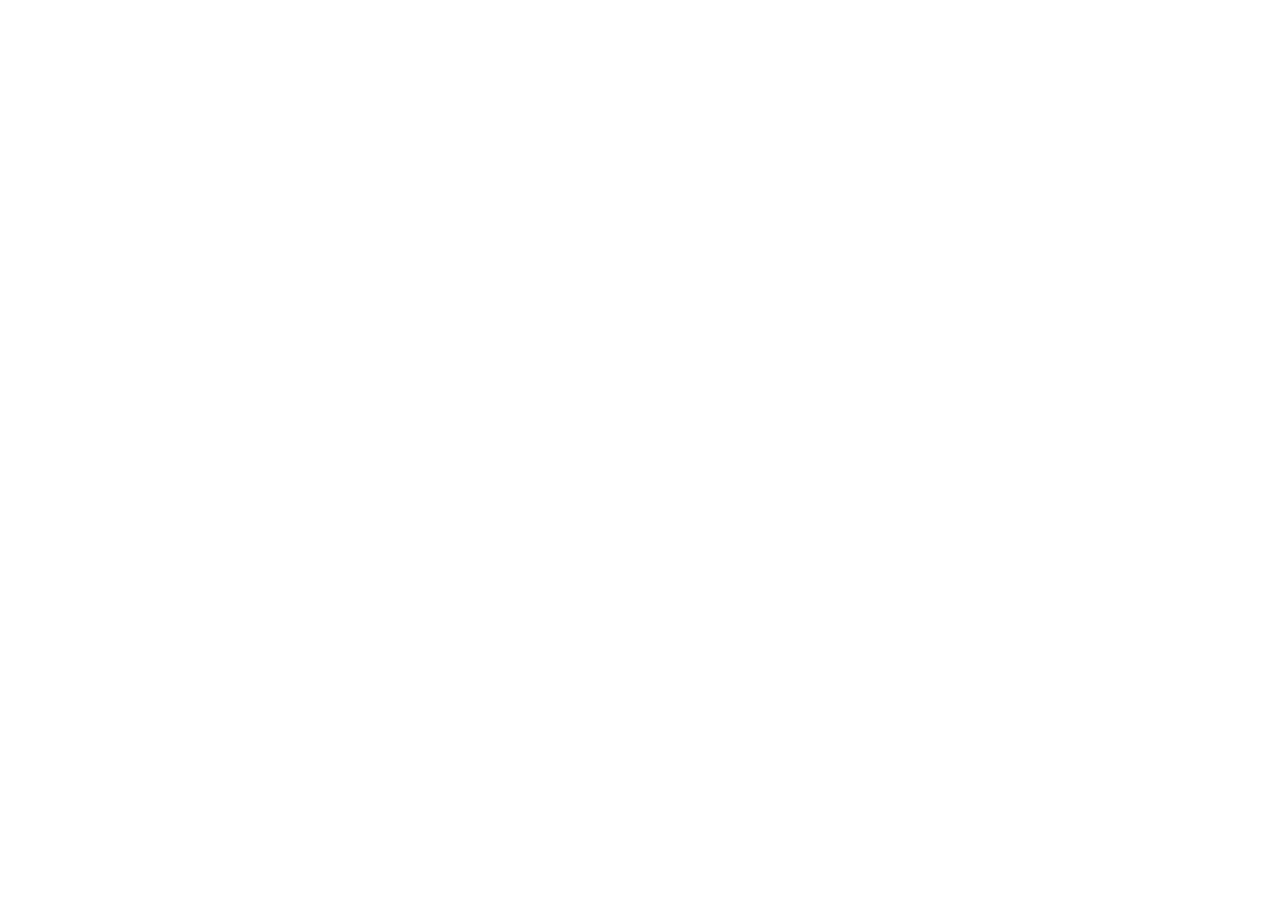
==== index.html @ aeb8e39f "test public" ====
<!doctype html>
<html lang="en">
  <head>
    <meta charset="UTF-8" />
    <link rel="icon" type="image/svg+xml" href="/favicon.png" />
    <meta name="viewport" content="width=device-width, initial-scale=1.0" />
    <title>&hearts;&hearts;&hearts;</title>
  </head>
  <body>
    <div id="root"></div>
    <script type="module" src="/src/main.tsx"></script>
  </body>
</html>
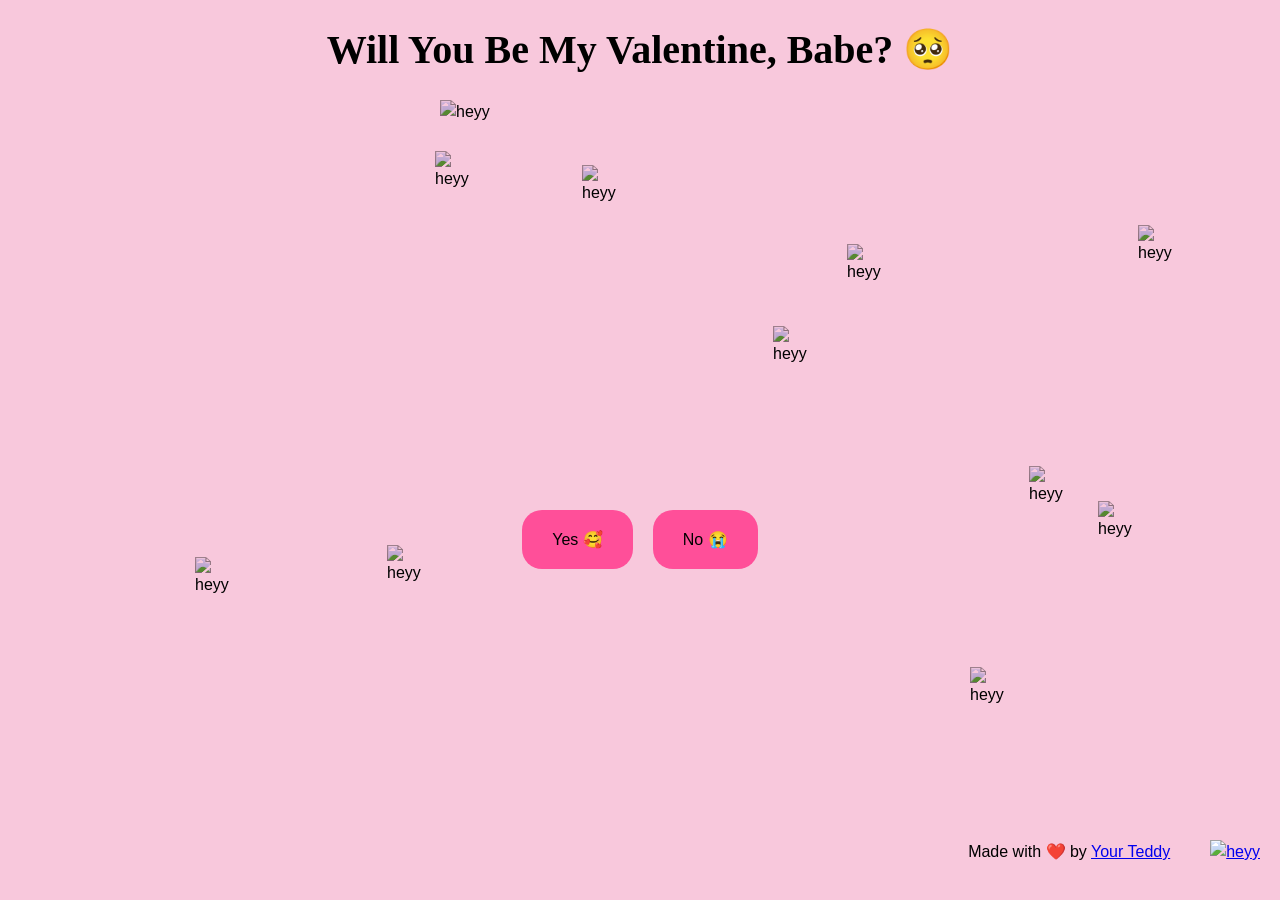
==== commit 1630e1a3: "Add files via upload" ====
--- a/index.html
+++ b/index.html
@@ -1,13 +1,146 @@
-<!doctype html>
+<!DOCTYPE html>
 <html lang="en">
   <head>
     <meta charset="UTF-8" />
-    <link rel="icon" type="image/svg+xml" href="/favicon.png" />
     <meta name="viewport" content="width=device-width, initial-scale=1.0" />
-    <title>&hearts;&hearts;&hearts;</title>
+    <title>Wanna be My Valentine??</title>
+    <link rel="stylesheet" href="style2.css" />
+    <meta name="description" content="There is a surprise." />
+    <meta name="keywords" content="Valentine, Love, Surprise" />
+    <meta name="author" content="Prashant" />
+    <meta name="robots" content="index, follow" />
+    <meta name="revisit-after" content="3 days" />
+    <meta name="language" content="English" />
+    <meta name="web_author" content="Prashant" />
+    <meta name="reply-to" content="" />
+    <meta name="rating" content="general" />
+    <meta name="og:title" content="There is a Surprise" />
+    <meta name="og:description" content="There is a surprise." />
+    <meta name="og:image" content="https://i.ibb.co/k6xD4nM/New-Project.jpg" />
+    <meta name="og:url" content="https://prashant-valentine.netlify.app/" />
+    <meta name="og:site_name" content="There is a Surprise" />
+    <meta name="og:locale" content="en_US" />
+    <meta name="og:type" content="website" />
+    <meta name="og:author" content="Prashant" />
+    <meta name="og:reply-to" content="" />
+    <meta name="og:web_author" content="Prashant" />
+    <meta name="og:rating" content="general" />
   </head>
   <body>
-    <div id="root"></div>
-    <script type="module" src="/src/main.tsx"></script>
+    <div class="flex f-aps">
+      <p>
+        Made with ❤️ by
+        <a rel="noopener" href="https://www.linkedin.com/in/mjhasan21/" target="_blank">Your Teddy</a>
+        </p>
+      </p>
+      <a rel="noopener" target="_blank" href="https://github.com/junayed-hasan/
+      
+      ">
+        <img
+          class="image2"
+          src="https://logodix.com/logo/1205168.png"
+          alt="heyy"
+          id="heart1"
+        />
+      </a>
+    </div>
+    <h1 class="headerText" id="wedate">Will You Be My Valentine, Babe? 🥺</h1>
+    <img class="image" src="https://github.com/NikhilMarko03/resources/blob/main/happy1.gif?raw=true" alt="heyy" id="mainImg" />
+    <div class="flex" id="btns">
+      <button
+        class="button"
+        id="yes"
+        onmouseenter="happy()"
+        onmouseleave="normal()"
+        onclick="yes()"
+      >
+        Yes 🥰
+      </button>
+      <button
+        class="button"
+        id="no"
+        onmouseenter="angry()"
+        onmouseleave="normal()"
+        onclick="no()"
+      >
+        No 😭
+      </button>
+    </div>
+    <div class="absImages" id="absImg">
+      <img class="image1" src="https://github.com/NikhilMarko03/resources/blob/main/heart.gif?raw=true" alt="heyy" />
+      <img class="image1" src="https://github.com/NikhilMarko03/resources/blob/main/heart.gif?raw=true" alt="heyy" />
+      <img class="image1" src="https://github.com/NikhilMarko03/resources/blob/main/heart.gif?raw=true" alt="heyy" />
+      <img class="image1" src="https://github.com/NikhilMarko03/resources/blob/main/heart.gif?raw=true" alt="heyy" />
+      <img class="image1" src="https://github.com/NikhilMarko03/resources/blob/main/heart.gif?raw=true" alt="heyy" />
+      <img class="image1" src="https://github.com/NikhilMarko03/resources/blob/main/heart.gif?raw=true" alt="heyy" />
+      <img class="image1" src="https://github.com/NikhilMarko03/resources/blob/main/heart.gif?raw=true" alt="heyy" />
+      <img class="image1" src="https://github.com/NikhilMarko03/resources/blob/main/heart.gif?raw=true" alt="heyy" />
+      <img class="image1" src="https://github.com/NikhilMarko03/resources/blob/main/heart.gif?raw=true" alt="heyy" />
+      <img class="image1" src="https://github.com/NikhilMarko03/resources/blob/main/heart.gif?raw=true" alt="heyy" />
+
+      <!-- <img class="image2" src="./resources/sad.gif" alt="heyy" /> -->
+    </div>
+
+    <div class="model" id="model2">
+      <audio id="happyMusic" style="opacity: 0" controls loop>
+        <source src="./resources/happy.mp3" type="audio/mp3" />
+        Your browser does not support the audio element.
+      </audio>
+      <div class="model-content">
+        <p class="modelText" id="modelText2">I Love you 😘😘</p>
+        <img
+          class="modelImg"
+          id="modelImg2"
+          src="https://takelessons.com/blog/wp-content/uploads/2013/07/happy-cat.gif"
+          alt="heyy"
+        />
+        <button
+          class="button"
+          id="yes"
+          onmouseenter="happy()"
+          onmouseleave="normal()"
+          onclick="ly2()"
+        >
+          Love You Too 🥰
+        </button>
+      </div>
+    </div>
+
+    <div id="model" class="model">
+      <audio id="sadMusic" style="opacity: 0" controls loop>
+        <source src="./resources/sad.mp3" type="audio/mp3" />
+        Your browser does not support the audio element.
+      </audio>
+      <div class="model-content">
+        <p class="modelText" id="modelText">Please</p>
+        <img
+          class="modelImg"
+          id="modelImg"
+          src="https://media1.tenor.com/images/9413ffc5a11722a3cc456a88810750bd/tenor.gif?itemid=14193216"
+          alt="heyy"
+        />
+        <div class="flex">
+          <button
+            class="button"
+            id="yes"
+            onmouseenter="happy()"
+            onmouseleave="normal()"
+            onclick="yes()"
+          >
+            Yes 🥰
+          </button>
+          <button
+            class="button"
+            id="no"
+            onmouseenter="angry()"
+            onmouseleave="normal()"
+            onclick="no()"
+          >
+            No 😭
+          </button>
+        </div>
+      </div>
+    </div>
   </body>
+  <script src="main2.js"></script>
 </html>
--- a/style2.css
+++ b/style2.css
@@ -0,0 +1,170 @@
+body {
+    background-color: #f8c8dc;
+    font-family: "Roboto", sans-serif;
+    font-size: 16px;
+    font-weight: 400;
+    line-height: 1.5;
+    text-align: left;
+    margin: 0;
+    padding: 0;
+    box-sizing: border-box;
+    display: flex;
+    flex-direction: column;
+    height: 100vh;
+    justify-content: start;
+    align-items: center;
+    overflow: hidden !important;
+  }
+  html {
+    overflow: hidden;
+  }
+  @import url("https://fonts.googleapis.com/css2?family=Love+Light&display=swap");
+  @import url("https://fonts.googleapis.com/css2?family=Lovers+Quarrel&display=swap");
+  * {
+    box-sizing: border-box;
+  }
+  .headerText {
+    font-weight: 700;
+    font-size: 40px;
+    text-align: center;
+    margin-top: 20px;
+    margin-bottom: 20px;
+    font-family: "Lovers Quarrel";
+  }
+  .image {
+    object-fit: cover;
+    mix-blend-mode: multiply;
+    height: 400px;
+    width: 400px;
+  }
+  
+  .flex {
+    display: flex;
+    flex-direction: row;
+    justify-content: center;
+    align-items: center;
+    flex-wrap: wrap;
+    gap: 20px;
+    margin-top: 10px;
+  }
+  .button {
+    background-color: #ff4f99;
+    border: none;
+    color: rgb(0, 0, 0);
+    padding: 10px 20px;
+    text-align: center;
+    padding: 20px 30px;
+    border-radius: 20px;
+    text-decoration: none;
+    display: inline-block;
+    font-size: 16px;
+    cursor: pointer;
+  }
+  
+  .button:hover {
+    background-color: #ff71ac;
+    color: white;
+    transition: ease-in-out 0.3s;
+  }
+  
+  .absImage {
+    position: absolute;
+    top: 0;
+    left: 0;
+    width: 100%;
+    height: 100%;
+    display: none;
+  }
+  .image1 {
+    height: 40px;
+    width: 40px;
+    object-fit: cover;
+    mix-blend-mode: multiply;
+    position: absolute;
+    animation: slideUp 1s ease-in-out;
+  }
+  
+  @keyframes slideUp {
+    0% {
+      transform: translateY(100%);
+    }
+    100% {
+      transform: translateY(0%);
+    }
+  }
+  .model {
+    position: absolute;
+    top: 0;
+    left: 0;
+    width: 100%;
+    height: 100%;
+    display: none;
+    z-index: 1;
+    backdrop-filter: blur(10px);
+    -webkit-backdrop-filter: blur(10px);
+    background-color: rgba(0, 0, 0, 0.5);
+  }
+  .audio {
+    position: absolute;
+    top: 0;
+    left: 0;
+    width: 100%;
+    height: 100%;
+    display: none;
+    z-index: 1;
+  }
+  
+  .yesModel {
+    display: flex;
+    flex-direction: column;
+    justify-content: center;
+    align-items: center;
+    gap: 20px;
+  }
+  
+  .model-content {
+    position: absolute;
+    top: 50%;
+    left: 50%;
+    transform: translate(-50%, -50%);
+    background-color: white;
+    padding: 20px;
+    border-radius: 20px;
+    width: 400px;
+    display: flex;
+    flex-direction: column;
+    justify-content: space-between;
+    align-items: center;
+    gap: 20px;
+  }
+  
+  .modelText {
+    font-weight: 700;
+    font-size: 20px;
+    text-align: center;
+    margin-top: 20px;
+    margin-bottom: 20px;
+    font-family: "Lovers Quarrel";
+  }
+  
+  .modelImg {
+    /* height: 200px; */
+    max-height: 300px;
+    width: 100%;
+    object-fit: contain;
+    mix-blend-mode: multiply;
+  }
+  
+  .f-aps {
+    position: absolute;
+    bottom: 0;
+    animation: slideUp 1s ease-in-out;
+    right: 0;
+    padding: 20px;
+  }
+  .f-aps img {
+    height: 40px;
+    width: 40px;
+    object-fit: cover;
+  }
+  
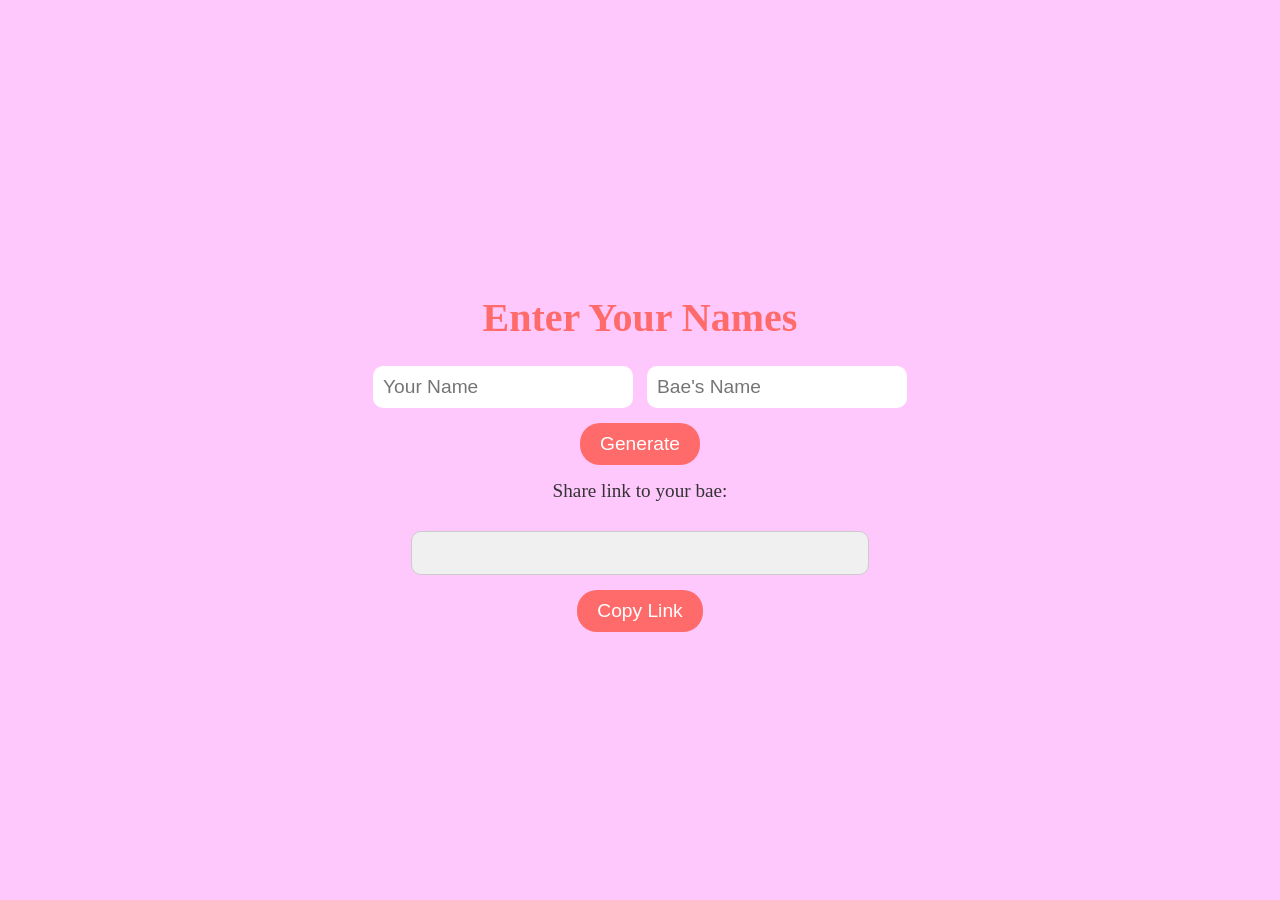
==== commit 8b9dab3c: "Add files via upload" ====
--- a/index.html
+++ b/index.html
@@ -1,146 +1,107 @@
 <!DOCTYPE html>
 <html lang="en">
-  <head>
-    <meta charset="UTF-8" />
-    <meta name="viewport" content="width=device-width, initial-scale=1.0" />
-    <title>Wanna be My Valentine??</title>
-    <link rel="stylesheet" href="style2.css" />
-    <meta name="description" content="There is a surprise." />
-    <meta name="keywords" content="Valentine, Love, Surprise" />
-    <meta name="author" content="Prashant" />
-    <meta name="robots" content="index, follow" />
-    <meta name="revisit-after" content="3 days" />
-    <meta name="language" content="English" />
-    <meta name="web_author" content="Prashant" />
-    <meta name="reply-to" content="" />
-    <meta name="rating" content="general" />
-    <meta name="og:title" content="There is a Surprise" />
-    <meta name="og:description" content="There is a surprise." />
-    <meta name="og:image" content="https://i.ibb.co/k6xD4nM/New-Project.jpg" />
-    <meta name="og:url" content="https://prashant-valentine.netlify.app/" />
-    <meta name="og:site_name" content="There is a Surprise" />
-    <meta name="og:locale" content="en_US" />
-    <meta name="og:type" content="website" />
-    <meta name="og:author" content="Prashant" />
-    <meta name="og:reply-to" content="" />
-    <meta name="og:web_author" content="Prashant" />
-    <meta name="og:rating" content="general" />
-  </head>
-  <body>
-    <div class="flex f-aps">
-      <p>
-        Made with ❤️ by
-        <a rel="noopener" href="https://www.linkedin.com/in/mjhasan21/" target="_blank">Your Teddy</a>
-        </p>
-      </p>
-      <a rel="noopener" target="_blank" href="https://github.com/junayed-hasan/
-      
-      ">
-        <img
-          class="image2"
-          src="https://logodix.com/logo/1205168.png"
-          alt="heyy"
-          id="heart1"
-        />
-      </a>
-    </div>
-    <h1 class="headerText" id="wedate">Will You Be My Valentine, Babe? 🥺</h1>
-    <img class="image" src="https://github.com/NikhilMarko03/resources/blob/main/happy1.gif?raw=true" alt="heyy" id="mainImg" />
-    <div class="flex" id="btns">
-      <button
-        class="button"
-        id="yes"
-        onmouseenter="happy()"
-        onmouseleave="normal()"
-        onclick="yes()"
-      >
-        Yes 🥰
-      </button>
-      <button
-        class="button"
-        id="no"
-        onmouseenter="angry()"
-        onmouseleave="normal()"
-        onclick="no()"
-      >
-        No 😭
-      </button>
-    </div>
-    <div class="absImages" id="absImg">
-      <img class="image1" src="https://github.com/NikhilMarko03/resources/blob/main/heart.gif?raw=true" alt="heyy" />
-      <img class="image1" src="https://github.com/NikhilMarko03/resources/blob/main/heart.gif?raw=true" alt="heyy" />
-      <img class="image1" src="https://github.com/NikhilMarko03/resources/blob/main/heart.gif?raw=true" alt="heyy" />
-      <img class="image1" src="https://github.com/NikhilMarko03/resources/blob/main/heart.gif?raw=true" alt="heyy" />
-      <img class="image1" src="https://github.com/NikhilMarko03/resources/blob/main/heart.gif?raw=true" alt="heyy" />
-      <img class="image1" src="https://github.com/NikhilMarko03/resources/blob/main/heart.gif?raw=true" alt="heyy" />
-      <img class="image1" src="https://github.com/NikhilMarko03/resources/blob/main/heart.gif?raw=true" alt="heyy" />
-      <img class="image1" src="https://github.com/NikhilMarko03/resources/blob/main/heart.gif?raw=true" alt="heyy" />
-      <img class="image1" src="https://github.com/NikhilMarko03/resources/blob/main/heart.gif?raw=true" alt="heyy" />
-      <img class="image1" src="https://github.com/NikhilMarko03/resources/blob/main/heart.gif?raw=true" alt="heyy" />
+<head>
+    <meta charset="UTF-8">
+    <meta name="viewport" content="width=device-width, initial-scale=1.0">
+    <title>Valentine's Day</title>
+    <link rel="icon" href="media\VM1fcpu2bKs1e2Kdbj\love_icon-icons.com_67808.ico" type="image/x-icon"> </head>
+    <script defer src="https://cloud.umami.is/script.js" data-website-id="352c7074-be3e-407a-b40e-f2dd3838fa3f"></script>
+    <style>
+        body {
+            background-color: #ffc8fd;
+            font-family: 'Comic Sans MS', cursive;
+            display: flex;
+            flex-direction: column;
+            align-items: center;
+            justify-content: center;
+            height: 100vh;
+            margin: 0;
+        }
 
-      <!-- <img class="image2" src="./resources/sad.gif" alt="heyy" /> -->
+        .container {
+            text-align: center;
+        }
+
+        h1 {
+            color: #ff6b6b;
+            font-size: 2.5em;
+            margin-bottom: 20px;
+        }
+
+        input {
+            padding: 10px;
+            margin: 5px;
+            font-size: 1.2em;
+            border-radius: 10px;
+            border: none;
+        }
+
+        button {
+            padding: 10px 20px;
+            margin-top: 10px;
+            border: none;
+            border-radius: 20px;
+            cursor: pointer;
+            background-color: #ff6b6b;
+            color: white;
+            font-size: 1.2em;
+        }
+
+        #generatedLink {
+            margin-top: 15px;
+            font-size: 1.2em;
+            color: #333;
+        }
+
+        #linkField {
+            width: 80%;
+            padding: 10px;
+            font-size: 1.2em;
+            text-align: center;
+            border: 1px solid #ccc;
+            border-radius: 10px;
+            margin-top: 10px;
+            background-color: #f0f0f0;
+            cursor: not-allowed;
+            color: #666;
+        }
+    </style>
+</head>
+<body>
+    <div class="container">
+        <h1>Enter Your Names</h1>
+        <input type="text" id="yourName" placeholder="Your Name">
+        <input type="text" id="baeName" placeholder="Bae's Name">
+        <br>
+        <button onclick="generateLink()">Generate</button>
+        <p id="generatedLink">Share link to your bae:</p>
+        <input type="text" id="linkField" readonly>
+        <br>
+        <button onclick="copyLink()">Copy Link</button>
     </div>
 
-    <div class="model" id="model2">
-      <audio id="happyMusic" style="opacity: 0" controls loop>
-        <source src="./resources/happy.mp3" type="audio/mp3" />
-        Your browser does not support the audio element.
-      </audio>
-      <div class="model-content">
-        <p class="modelText" id="modelText2">I Love you 😘😘</p>
-        <img
-          class="modelImg"
-          id="modelImg2"
-          src="https://takelessons.com/blog/wp-content/uploads/2013/07/happy-cat.gif"
-          alt="heyy"
-        />
-        <button
-          class="button"
-          id="yes"
-          onmouseenter="happy()"
-          onmouseleave="normal()"
-          onclick="ly2()"
-        >
-          Love You Too 🥰
-        </button>
-      </div>
-    </div>
+    <script>
+        function generateLink() {
+            const yourName = document.getElementById('yourName').value;
+            const baeName = document.getElementById('baeName').value;
+            if (yourName && baeName) {
+                const link = `https://vt.shizuka.my.id/valentine.html?from=${encodeURIComponent(yourName)}&to=${encodeURIComponent(baeName)}`;
+                document.getElementById('linkField').value = link;
+                document.getElementById('generatedLink').style.display = 'block';
+            } else {
+                alert('Please enter both names!');
+            }
+        }
 
-    <div id="model" class="model">
-      <audio id="sadMusic" style="opacity: 0" controls loop>
-        <source src="./resources/sad.mp3" type="audio/mp3" />
-        Your browser does not support the audio element.
-      </audio>
-      <div class="model-content">
-        <p class="modelText" id="modelText">Please</p>
-        <img
-          class="modelImg"
-          id="modelImg"
-          src="https://media1.tenor.com/images/9413ffc5a11722a3cc456a88810750bd/tenor.gif?itemid=14193216"
-          alt="heyy"
-        />
-        <div class="flex">
-          <button
-            class="button"
-            id="yes"
-            onmouseenter="happy()"
-            onmouseleave="normal()"
-            onclick="yes()"
-          >
-            Yes 🥰
-          </button>
-          <button
-            class="button"
-            id="no"
-            onmouseenter="angry()"
-            onmouseleave="normal()"
-            onclick="no()"
-          >
-            No 😭
-          </button>
-        </div>
-      </div>
-    </div>
-  </body>
-  <script src="main2.js"></script>
-</html>
+        function copyLink() {
+            const linkField = document.getElementById('linkField');
+            navigator.clipboard.writeText(linkField.value).then(() => {
+                alert('Link copied to clipboard!');
+            }).catch(err => {
+                console.error('Failed to copy: ', err);
+            });
+        }
+    </script>
+
+</body>
+</html>
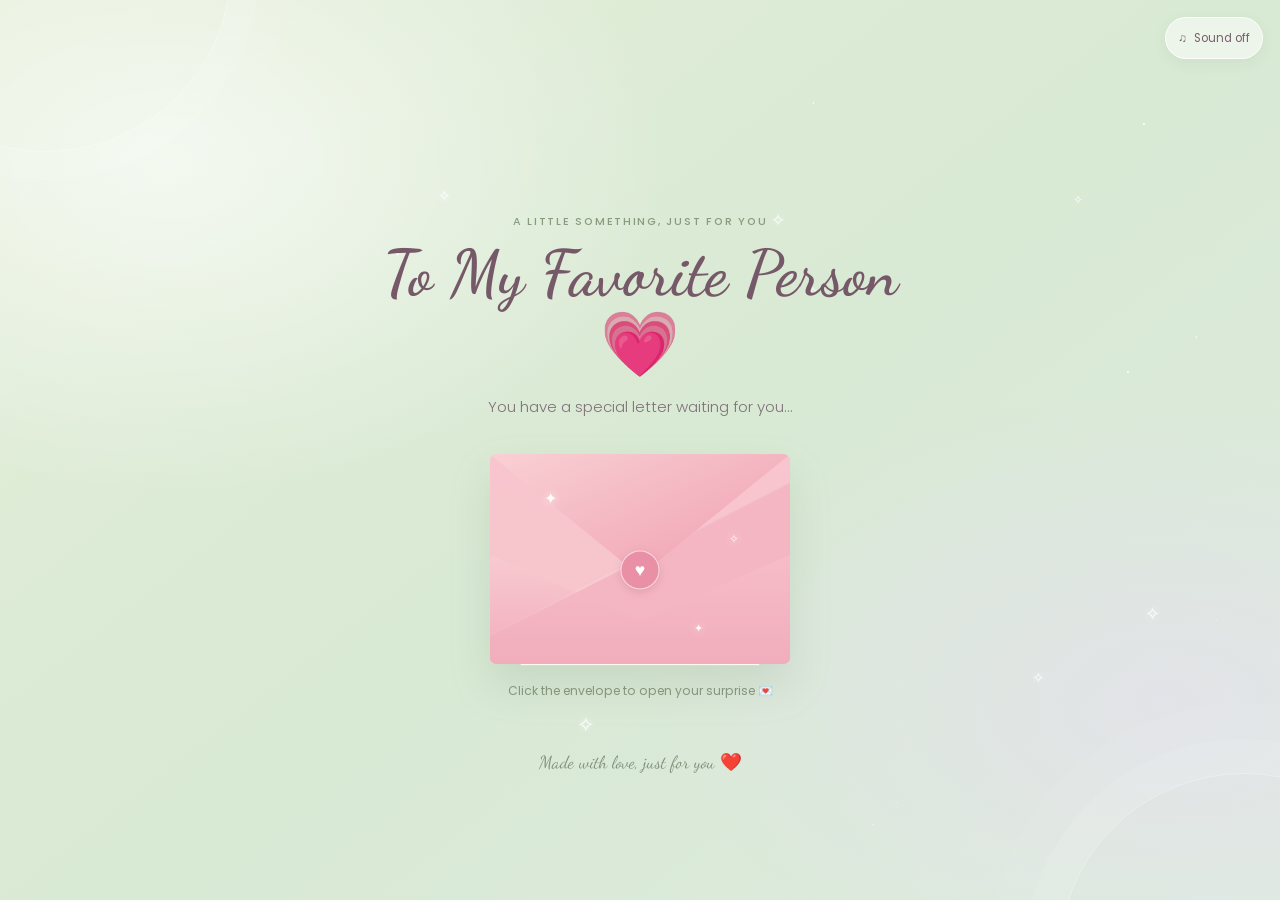
==== commit d52b48cd: "HBD new HBD" ====
--- a/index.html
+++ b/index.html
@@ -1,107 +1,786 @@
-<!DOCTYPE html>
-<html lang="en">
-<head>
-    <meta charset="UTF-8">
-    <meta name="viewport" content="width=device-width, initial-scale=1.0">
-    <title>Valentine's Day</title>
-    <link rel="icon" href="media\VM1fcpu2bKs1e2Kdbj\love_icon-icons.com_67808.ico" type="image/x-icon"> </head>
-    <script defer src="https://cloud.umami.is/script.js" data-website-id="352c7074-be3e-407a-b40e-f2dd3838fa3f"></script>
-    <style>
-        body {
-            background-color: #ffc8fd;
-            font-family: 'Comic Sans MS', cursive;
-            display: flex;
-            flex-direction: column;
-            align-items: center;
-            justify-content: center;
-            height: 100vh;
-            margin: 0;
-        }
-
-        .container {
-            text-align: center;
-        }
-
-        h1 {
-            color: #ff6b6b;
-            font-size: 2.5em;
-            margin-bottom: 20px;
-        }
-
-        input {
-            padding: 10px;
-            margin: 5px;
-            font-size: 1.2em;
-            border-radius: 10px;
-            border: none;
-        }
-
-        button {
-            padding: 10px 20px;
-            margin-top: 10px;
-            border: none;
-            border-radius: 20px;
-            cursor: pointer;
-            background-color: #ff6b6b;
-            color: white;
-            font-size: 1.2em;
-        }
-
-        #generatedLink {
-            margin-top: 15px;
-            font-size: 1.2em;
-            color: #333;
-        }
-
-        #linkField {
-            width: 80%;
-            padding: 10px;
-            font-size: 1.2em;
-            text-align: center;
-            border: 1px solid #ccc;
-            border-radius: 10px;
-            margin-top: 10px;
-            background-color: #f0f0f0;
-            cursor: not-allowed;
-            color: #666;
-        }
-    </style>
-</head>
-<body>
-    <div class="container">
-        <h1>Enter Your Names</h1>
-        <input type="text" id="yourName" placeholder="Your Name">
-        <input type="text" id="baeName" placeholder="Bae's Name">
-        <br>
-        <button onclick="generateLink()">Generate</button>
-        <p id="generatedLink">Share link to your bae:</p>
-        <input type="text" id="linkField" readonly>
-        <br>
-        <button onclick="copyLink()">Copy Link</button>
-    </div>
-
-    <script>
-        function generateLink() {
-            const yourName = document.getElementById('yourName').value;
-            const baeName = document.getElementById('baeName').value;
-            if (yourName && baeName) {
-                const link = `https://vt.shizuka.my.id/valentine.html?from=${encodeURIComponent(yourName)}&to=${encodeURIComponent(baeName)}`;
-                document.getElementById('linkField').value = link;
-                document.getElementById('generatedLink').style.display = 'block';
-            } else {
-                alert('Please enter both names!');
-            }
-        }
-
-        function copyLink() {
-            const linkField = document.getElementById('linkField');
-            navigator.clipboard.writeText(linkField.value).then(() => {
-                alert('Link copied to clipboard!');
-            }).catch(err => {
-                console.error('Failed to copy: ', err);
-            });
-        }
-    </script>
-
-</body>
-</html>+<!doctype html>
+<html lang="en">
+<head>
+	<meta charset="utf-8">
+	<meta name="viewport" content="width=device-width, initial-scale=1">
+	<meta name="theme-color" content="#dcebd2">
+	<title>Happy Birthday, To Llewella</title>
+	<link rel="preconnect" href="https://fonts.googleapis.com">
+	<link rel="preconnect" href="https://fonts.gstatic.com" crossorigin>
+	<link href="https://fonts.googleapis.com/css2?family=Dancing+Script:wght@500;600;700&family=Poppins:wght@300;400;500;600&display=swap" rel="stylesheet">
+	<style>
+		:root {
+			color-scheme: light;
+			--sage: #dcebd2;
+			--sage-deep: #9bbd98;
+			--pink: #ef9eaf;
+			--pink-deep: #df8098;
+			--cream: #fffaf0;
+			--ink: #65545c;
+			--lavender: #e8def2;
+			--blue: #d9eaf0;
+		}
+
+		* { box-sizing: border-box; }
+
+		html { min-width: 320px; min-height: 100%; }
+
+		body {
+			min-height: 100svh;
+			margin: 0;
+			overflow-x: hidden;
+			color: var(--ink);
+			font-family: "Poppins", "Trebuchet MS", sans-serif;
+			background:
+				radial-gradient(ellipse at 13% 18%, rgba(255, 255, 255, .64), transparent 32%),
+				radial-gradient(ellipse at 91% 78%, rgba(232, 222, 242, .57), transparent 31%),
+				linear-gradient(142deg, #e5efd9 0%, #d8e9d4 52%, #deebdf 100%);
+		}
+
+		button { font: inherit; }
+
+		.page {
+			position: relative;
+			display: grid;
+			min-height: 100svh;
+			place-items: center;
+			isolation: isolate;
+			padding: 35px 20px 28px;
+			overflow: hidden;
+		}
+
+		.page::before,
+		.page::after {
+			position: absolute;
+			z-index: -1;
+			width: min(42vw, 370px);
+			aspect-ratio: 1;
+			content: "";
+			border: 1px solid rgba(255, 255, 255, .38);
+			border-radius: 50%;
+			pointer-events: none;
+		}
+
+		.page::before { top: -220px; left: -140px; box-shadow: 0 0 0 28px rgba(255,255,255,.08), 0 0 0 58px rgba(255,255,255,.06); }
+		.page::after { right: -150px; bottom: -245px; box-shadow: 0 0 0 34px rgba(255,255,255,.08), 0 0 0 70px rgba(255,255,255,.05); }
+
+		.ambient,
+		.celebration {
+			position: fixed;
+			inset: 0;
+			z-index: -1;
+			overflow: hidden;
+			pointer-events: none;
+		}
+
+		.floaty {
+			position: absolute;
+			bottom: -36px;
+			color: rgba(226, 131, 156, .45);
+			animation: drift-up var(--duration, 12s) linear infinite;
+			animation-delay: var(--delay, 0s);
+			opacity: 0;
+			user-select: none;
+		}
+
+		.sparkle {
+			position: absolute;
+			color: rgba(255, 255, 255, .94);
+			text-shadow: 0 0 9px rgba(255, 255, 255, .85);
+			animation: twinkle 2.7s ease-in-out infinite;
+			animation-delay: var(--delay, 0s);
+		}
+
+		.card {
+			position: relative;
+			z-index: 1;
+			display: flex;
+			width: min(100%, 560px);
+			min-height: min(690px, calc(100svh - 58px));
+			flex-direction: column;
+			align-items: center;
+			justify-content: center;
+			padding: 20px 12px 12px;
+			text-align: center;
+			transition: opacity .75s ease, transform .85s cubic-bezier(.2,.72,.25,1);
+		}
+
+		.eyebrow {
+			margin: 0 0 8px;
+			color: #879c7e;
+			font-size: .68rem;
+			font-weight: 500;
+			letter-spacing: .16em;
+			text-transform: uppercase;
+		}
+
+		h1 {
+			margin: 0;
+			color: #765968;
+			font-family: "Dancing Script", "Brush Script MT", cursive;
+			font-size: clamp(2.5rem, 8vw, 4rem);
+			font-weight: 600;
+			line-height: 1.12;
+		}
+
+		.subtitle {
+			margin: 12px 0 0;
+			color: #81717a;
+			font-size: .94rem;
+			font-weight: 300;
+			line-height: 1.7;
+		}
+
+		.instruction {
+			margin: 17px 0 0;
+			color: #87977e;
+			font-size: .76rem;
+			line-height: 1.6;
+		}
+
+		/* Envelope layers stay clipped together until the flap opens. */
+		.envelope-wrap {
+			position: relative;
+			width: min(300px, 78vw);
+			height: 210px;
+			margin: 35px auto 0;
+			perspective: 1000px;
+			filter: drop-shadow(0 20px 20px rgba(106, 128, 100, .16));
+			transition: transform .8s ease, opacity .7s ease, filter .6s ease;
+		}
+
+		.envelope-wrap:hover { transform: translateY(-4px); filter: drop-shadow(0 23px 25px rgba(106, 128, 100, .22)); }
+
+		.envelope-button {
+			position: absolute;
+			inset: 0;
+			display: block;
+			width: 100%;
+			height: 100%;
+			padding: 0;
+			overflow: visible;
+			border: 0;
+			border-radius: 7px;
+			background: transparent;
+			cursor: pointer;
+			-webkit-tap-highlight-color: transparent;
+		}
+
+		.envelope-button:focus-visible,
+		.icon-button:focus-visible,
+		.action-button:focus-visible {
+			outline: 3px solid #c47791;
+			outline-offset: 5px;
+		}
+
+		.envelope-back {
+			position: absolute;
+			inset: 0;
+			z-index: 1;
+			overflow: hidden;
+			border-radius: 7px;
+			background: linear-gradient(145deg, #f8cbd2, #f5b9c5 75%);
+		}
+
+		.letter-peek {
+			position: absolute;
+			z-index: 2;
+			right: 10%;
+			bottom: 28px;
+			left: 10%;
+			height: 169px;
+			padding-top: 20px;
+			border: 1px solid rgba(228, 193, 168, .65);
+			border-radius: 3px 3px 0 0;
+			background: repeating-linear-gradient(0deg, #fffaf1 0 21px, #f4e9df 22px, #fffaf1 23px);
+			color: #d98ca2;
+			font-family: "Dancing Script", cursive;
+			font-size: 1.05rem;
+			transform: translateY(30px);
+			transition: transform .95s cubic-bezier(.16,.74,.25,1) .3s;
+		}
+
+		.letter-peek::before,
+		.letter-peek::after {
+			position: absolute;
+			top: 48px;
+			left: 20%;
+			width: 60%;
+			height: 1px;
+			content: "";
+			background: rgba(220, 159, 166, .35);
+			box-shadow: 0 14px rgba(220, 159, 166, .3), 0 28px rgba(220, 159, 166, .24);
+		}
+
+		.envelope-pocket {
+			position: absolute;
+			inset: 0;
+			z-index: 3;
+			border-radius: 7px;
+			background: linear-gradient(153deg, #f8c5ce 0 49.7%, transparent 50%), linear-gradient(27deg, #f2aebd 0 49.7%, transparent 50%), linear-gradient(90deg, #f6bdc9, #f3b3c0);
+			clip-path: polygon(0 0, 50% 48%, 100% 0, 100% 100%, 0 100%);
+		}
+
+		.envelope-front {
+			position: absolute;
+			inset: 0;
+			z-index: 4;
+			overflow: hidden;
+			border-radius: 7px;
+			background: linear-gradient(153deg, transparent 49.6%, rgba(255,255,255,.15) 50%, #f5b6c3 50.5%), linear-gradient(27deg, #f7c6cd 49.5%, transparent 50%, transparent);
+			clip-path: polygon(0 0, 50% 52%, 100% 0, 100% 100%, 0 100%);
+		}
+
+		.envelope-front::after {
+			position: absolute;
+			inset: 48% 0 0;
+			content: "";
+			background: linear-gradient(180deg, rgba(255, 224, 227, .15), #f1adbb);
+			clip-path: polygon(0 0, 50% 60%, 100% 0, 100% 100%, 0 100%);
+		}
+
+		.envelope-flap {
+			position: absolute;
+			inset: 0 0 auto;
+			z-index: 5;
+			height: 58%;
+			border-radius: 7px 7px 0 0;
+			background: linear-gradient(155deg, #f9d0d4, #ef9eaf);
+			clip-path: polygon(0 0, 100% 0, 50% 100%);
+			transform: rotateX(0deg);
+			transform-origin: 50% 0;
+			transition: transform .72s cubic-bezier(.2,.68,.25,1), z-index 0s linear .36s;
+			backface-visibility: hidden;
+		}
+
+		.seal {
+			position: absolute;
+			z-index: 6;
+			top: 55%;
+			left: 50%;
+			display: grid;
+			width: 39px;
+			aspect-ratio: 1;
+			place-items: center;
+			border: 1px solid rgba(255, 255, 255, .65);
+			border-radius: 50%;
+			background: #e990a7;
+			box-shadow: 0 3px 8px rgba(173, 93, 117, .24);
+			color: white;
+			font-size: 1.1rem;
+			transform: translate(-50%, -50%);
+			transition: opacity .3s ease, transform .4s ease;
+		}
+
+		.envelope-star {
+			position: absolute;
+			z-index: 7;
+			color: #fffdf3;
+			text-shadow: 0 0 8px rgba(255,255,255,.9);
+			pointer-events: none;
+			animation: twinkle 2.2s ease-in-out infinite;
+		}
+
+		.star-one { top: 15%; left: 18%; font-size: 1rem; }
+		.star-two { top: 36%; right: 17%; font-size: .75rem; animation-delay: .8s; }
+		.star-three { right: 29%; bottom: 13%; font-size: .68rem; animation-delay: 1.3s; }
+
+		.envelope-button:hover .seal { transform: translate(-50%, -50%) scale(1.12); }
+
+		.made-with-love {
+			position: absolute;
+			right: 10px;
+			bottom: 8px;
+			left: 10px;
+			color: #81917a;
+			font-family: "Dancing Script", cursive;
+			font-size: 1.1rem;
+			animation: gentle-pulse 2.8s ease-in-out infinite;
+		}
+
+		.sound-control {
+			position: fixed;
+			z-index: 20;
+			top: max(17px, env(safe-area-inset-top));
+			right: max(17px, env(safe-area-inset-right));
+		}
+
+		.icon-button {
+			display: inline-flex;
+			min-width: 42px;
+			min-height: 42px;
+			align-items: center;
+			justify-content: center;
+			gap: 7px;
+			padding: 8px 12px;
+			border: 1px solid rgba(255, 255, 255, .75);
+			border-radius: 999px;
+			background: rgba(255, 255, 255, .53);
+			box-shadow: 0 4px 14px rgba(93, 116, 89, .08);
+			color: #75616b;
+			cursor: pointer;
+			font-size: .72rem;
+			backdrop-filter: blur(8px);
+		}
+
+		/* The letter becomes a modal sheet after the envelope has had time to open. */
+		.letter-dialog {
+			position: fixed;
+			inset: 0;
+			z-index: 10;
+			display: grid;
+			place-items: center;
+			padding: 24px;
+			background: rgba(101, 104, 85, .18);
+			opacity: 0;
+			pointer-events: none;
+			transition: opacity .55s ease;
+		}
+
+		.letter-dialog[hidden] { display: none; }
+
+		.letter-sheet {
+			position: relative;
+			width: min(100%, 660px);
+			max-height: min(84svh, 900px);
+			overflow: auto;
+			overscroll-behavior: contain;
+			padding: clamp(27px, 5vw, 52px) clamp(23px, 7vw, 70px) 30px;
+			border: 1px solid #e8b5bd;
+			border-radius: 13px;
+			background-color: var(--cream);
+			background-image: radial-gradient(rgba(193, 155, 127, .1) .65px, transparent .65px), linear-gradient(115deg, rgba(255,255,255,.7), transparent 58%);
+			background-size: 7px 7px, auto;
+			box-shadow: 0 24px 80px rgba(84, 75, 74, .23), 0 0 34px rgba(244, 163, 183, .39);
+			text-align: left;
+			transform: translateY(32px) scale(.97);
+			transition: transform .7s cubic-bezier(.16,.74,.25,1), box-shadow .5s ease;
+		}
+
+		.letter-dialog.is-open { opacity: 1; pointer-events: auto; }
+		.letter-dialog.is-open .letter-sheet { transform: translateY(0) scale(1); }
+
+		.letter-topline {
+			margin: 0 0 9px;
+			color: #b18b8c;
+			font-size: .64rem;
+			font-weight: 500;
+			letter-spacing: .19em;
+			text-align: center;
+			text-transform: uppercase;
+		}
+
+		.letter-title {
+			min-height: 1.35em;
+			margin: 0 0 22px;
+			color: #805b69;
+			font-family: "Dancing Script", "Brush Script MT", cursive;
+			font-size: clamp(2.1rem, 7vw, 3.15rem);
+			font-weight: 600;
+			line-height: 1.2;
+			text-align: center;
+		}
+
+		.type-caret::after {
+			display: inline-block;
+			width: 1px;
+			height: .8em;
+			margin-left: 4px;
+			content: "";
+			background: #d88ca0;
+			vertical-align: -.02em;
+			animation: caret-blink .8s step-end infinite;
+		}
+
+		.letter-copy {
+			color: #65575a;
+			font-family: "Dancing Script", "Brush Script MT", cursive;
+			font-size: clamp(1.28rem, 3.4vw, 1.55rem);
+			font-weight: 500;
+			line-height: 1.58;
+		}
+
+		.letter-copy p {
+			margin: 0 0 15px;
+			animation: ink-appear .9s both;
+		}
+
+		.letter-copy p:nth-child(2) { animation-delay: .12s; }
+		.letter-copy p:nth-child(3) { animation-delay: .24s; }
+		.letter-copy p:nth-child(4) { animation-delay: .36s; }
+		.letter-copy p:nth-child(5) { animation-delay: .48s; }
+		.letter-copy p:nth-child(6) { animation-delay: .6s; }
+		.letter-copy p:nth-child(7) { animation-delay: .72s; }
+		.letter-copy p:nth-child(8) { animation-delay: .84s; }
+
+		.signoff { color: #885f6f; }
+
+		.surprise-message {
+			max-height: 0;
+			margin: 0;
+			overflow: hidden;
+			color: #bf6680;
+			font-family: "Dancing Script", cursive;
+			font-size: 1.65rem;
+			line-height: 1.45;
+			opacity: 0;
+			text-align: center;
+			transition: max-height .65s ease, opacity .55s ease, margin .55s ease;
+		}
+
+		.surprise-message.is-visible { max-height: 150px; margin: 17px 0 4px; opacity: 1; }
+
+		.letter-actions {
+			display: flex;
+			flex-wrap: wrap;
+			align-items: center;
+			justify-content: center;
+			gap: 10px;
+			margin-top: 22px;
+			padding-top: 18px;
+			border-top: 1px solid rgba(215, 171, 166, .48);
+		}
+
+		.action-button {
+			min-height: 42px;
+			padding: 10px 17px;
+			border: 1px solid #e7b0ba;
+			border-radius: 999px;
+			background: #fffdf7;
+			color: #865e6b;
+			cursor: pointer;
+			font-size: .78rem;
+			transition: transform .2s ease, background .2s ease, box-shadow .2s ease;
+		}
+
+		.action-button:hover { background: #fff0f2; box-shadow: 0 4px 13px rgba(203, 128, 149, .16); transform: translateY(-2px); }
+		.action-button.primary { border-color: #df91a5; background: #e99caf; color: white; }
+		.action-button.primary:hover { background: #df879e; }
+		.action-button:disabled { cursor: not-allowed; opacity: .62; transform: none; box-shadow: none; }
+
+		.modal-close {
+			position: sticky;
+			z-index: 1;
+			top: 0;
+			float: right;
+			margin: -22px -17px 0 0;
+			border-color: rgba(206, 151, 160, .45);
+			background: rgba(255, 250, 240, .88);
+			font-size: 1.1rem;
+			line-height: 1;
+		}
+
+		.celebration { z-index: 12; }
+
+		.celebration .floaty {
+			color: #e77d9c;
+			animation-name: burst-up;
+			animation-duration: var(--duration, 3.8s);
+			text-shadow: 0 0 9px rgba(255,255,255,.8);
+		}
+
+		body.is-open .card {
+			opacity: .16;
+			transform: translateY(14px) scale(.93);
+		}
+
+		body.is-open .envelope-flap { z-index: 2; transform: rotateX(180deg); }
+		body.is-open .letter-peek { transform: translateY(-85px); }
+		body.is-open .seal { opacity: 0; transform: translate(-50%, -50%) scale(.6); }
+		body.is-open .envelope-wrap { transform: translateY(12px) scale(.94); filter: drop-shadow(0 10px 14px rgba(106, 128, 100, .1)) drop-shadow(0 0 18px rgba(242, 142, 168, .48)); }
+
+		@keyframes drift-up {
+			0% { opacity: 0; transform: translate3d(0, 0, 0) rotate(-10deg); }
+			12% { opacity: .65; }
+			78% { opacity: .5; }
+			100% { opacity: 0; transform: translate3d(var(--sway, 22px), -115svh, 0) rotate(28deg); }
+		}
+
+		@keyframes burst-up {
+			0% { opacity: 0; transform: translate3d(0, 10px, 0) scale(.45) rotate(-15deg); }
+			18% { opacity: 1; }
+			100% { opacity: 0; transform: translate3d(var(--sway, 20px), -78vh, 0) scale(1.2) rotate(24deg); }
+		}
+
+		@keyframes twinkle {
+			0%, 100% { opacity: .46; transform: scale(.78) rotate(0); }
+			50% { opacity: 1; transform: scale(1.18) rotate(16deg); }
+		}
+
+		@keyframes gentle-pulse {
+			0%, 100% { opacity: .72; }
+			50% { opacity: 1; }
+		}
+
+		@keyframes ink-appear {
+			from { opacity: 0; transform: translateY(8px); }
+			to { opacity: 1; transform: translateY(0); }
+		}
+
+		@keyframes caret-blink { 50% { opacity: 0; } }
+
+		@media (max-width: 540px) {
+			.page { padding: 54px 18px 30px; }
+			.card { min-height: calc(100svh - 84px); padding-top: 16px; }
+			.envelope-wrap { height: 190px; margin-top: 27px; }
+			.letter-peek { height: 154px; }
+			.letter-dialog { align-items: end; padding: 10px 10px max(10px, env(safe-area-inset-bottom)); }
+			.letter-sheet { max-height: 88svh; border-radius: 13px 13px 8px 8px; padding: 28px 23px 24px; }
+			.modal-close { margin: -16px -12px 0 0; }
+			.letter-copy { font-size: 1.3rem; line-height: 1.52; }
+			.letter-copy p { margin-bottom: 13px; }
+		}
+
+		@media (prefers-reduced-motion: reduce) {
+			*, *::before, *::after {
+				scroll-behavior: auto !important;
+				animation-duration: .01ms !important;
+				animation-iteration-count: 1 !important;
+				transition-duration: .01ms !important;
+			}
+		}
+	</style>
+</head>
+<body>
+	<div class="ambient" id="ambient" aria-hidden="true"></div>
+	<main class="page">
+		<div class="sound-control">
+			<button class="icon-button" id="sound-toggle" type="button" aria-pressed="false" aria-label="Turn birthday chime on">
+				<span id="sound-icon" aria-hidden="true">♫</span><span id="sound-label">Sound off</span>
+			</button>
+		</div>
+
+		<section class="card" aria-labelledby="page-title">
+			<p class="eyebrow">A little something, just for you</p>
+			<h1 id="page-title">To My Favorite Person <span aria-hidden="true">💗</span></h1>
+			<p class="subtitle">You have a special letter waiting for you…</p>
+
+			<div class="envelope-wrap">
+				<button class="envelope-button" id="open-letter" type="button" aria-label="Open your birthday letter">
+					<span class="envelope-back" aria-hidden="true"></span>
+					<span class="letter-peek" aria-hidden="true">A note for you ♡</span>
+					<span class="envelope-pocket" aria-hidden="true"></span>
+					<span class="envelope-front" aria-hidden="true"></span>
+					<span class="envelope-flap" aria-hidden="true"></span>
+					<span class="seal" aria-hidden="true">♥</span>
+					<span class="envelope-star star-one" aria-hidden="true">✦</span>
+					<span class="envelope-star star-two" aria-hidden="true">✧</span>
+					<span class="envelope-star star-three" aria-hidden="true">✦</span>
+				</button>
+			</div>
+
+			<p class="instruction">Click the envelope to open your surprise <span aria-hidden="true">💌</span></p>
+			<p class="made-with-love">Made with love, just for you <span aria-hidden="true">❤️</span></p>
+		</section>
+	</main>
+
+	<section class="letter-dialog" id="letter-dialog" role="dialog" aria-modal="true" aria-labelledby="letter-title" aria-hidden="true" hidden>
+		<article class="letter-sheet" id="letter-sheet" tabindex="-1">
+			<button class="icon-button modal-close" id="close-icon" type="button" aria-label="Close letter">×</button>
+			<p class="letter-topline">For my favorite person</p>
+			<h2 class="letter-title" id="letter-title" aria-label="My Dearest Love, 💗"><span class="typed-title" id="typed-title" aria-hidden="true"></span><span class="type-caret" aria-hidden="true"></span></h2>
+			<div class="letter-copy">
+				<p>Happy Birthday to the most precious person in my life! 🎂💖</p>
+				<p>Today is all about celebrating you, the person who makes my world brighter, my heart happier, and my life so much more beautiful. Every moment with you is a gift, and I feel so lucky to have you in my life.</p>
+				<p>You are my favorite person, my safe place, my happiness, and my sweetest dream come true. I hope this new chapter of your life brings you endless smiles, beautiful memories, success, good health, and all the love your heart can hold.</p>
+				<p>If I could give you one thing in life, I would give you the ability to see yourself through my eyes, because then you would understand just how incredibly special you are to me.</p>
+				<p>No matter how many birthdays pass, I hope I always get to celebrate you, make you smile, hold your hand, and remind you how deeply you are loved.</p>
+				<p>Happy Birthday, my love. You deserve all the beautiful things this world has to offer. 💐💕</p>
+				<p class="signoff">Forever yours,<br>Your Love ❤️</p>
+			</div>
+			<p class="surprise-message" id="surprise-message" aria-live="polite">If I could choose again, in every lifetime, I would still choose you. ❤️</p>
+			<div class="letter-actions">
+				<button class="action-button primary" id="surprise-button" type="button">One More Surprise <span aria-hidden="true">💝</span></button>
+				<button class="action-button" id="close-letter" type="button">Close Letter</button>
+			</div>
+		</article>
+	</section>
+	<div class="celebration" id="celebration" aria-hidden="true"></div>
+
+	<script>
+		const ambient = document.querySelector("#ambient");
+		const celebration = document.querySelector("#celebration");
+		const openButton = document.querySelector("#open-letter");
+		const closeButton = document.querySelector("#close-letter");
+		const closeIcon = document.querySelector("#close-icon");
+		const dialog = document.querySelector("#letter-dialog");
+		const sheet = document.querySelector("#letter-sheet");
+		const typedTitle = document.querySelector("#typed-title");
+		const surpriseButton = document.querySelector("#surprise-button");
+		const surpriseMessage = document.querySelector("#surprise-message");
+		const soundToggle = document.querySelector("#sound-toggle");
+		const soundLabel = document.querySelector("#sound-label");
+		const soundIcon = document.querySelector("#sound-icon");
+		const reducedMotion = window.matchMedia("(prefers-reduced-motion: reduce)");
+		const titleText = "My Dearest Love, 💗";
+		let isOpen = false;
+		let soundEnabled = false;
+		let audioContext;
+		let titleTimer;
+
+		// Ambient hearts and glints are decorative and never enter the reading order.
+		function addAmbientDecorations() {
+			const hearts = ["♡", "♥", "❀"];
+			for (let index = 0; index < 15; index += 1) {
+				const heart = document.createElement("span");
+				heart.className = "floaty";
+				heart.textContent = hearts[index % hearts.length];
+				heart.style.left = `${Math.random() * 100}%`;
+				heart.style.setProperty("--duration", `${10 + Math.random() * 12}s`);
+				heart.style.setProperty("--delay", `${-Math.random() * 18}s`);
+				heart.style.setProperty("--sway", `${Math.random() * 70 - 35}px`);
+				heart.style.fontSize = `${12 + Math.random() * 14}px`;
+				ambient.append(heart);
+			}
+
+			for (let index = 0; index < 17; index += 1) {
+				const sparkle = document.createElement("span");
+				sparkle.className = "sparkle";
+				sparkle.textContent = index % 2 ? "✧" : "·";
+				sparkle.style.left = `${5 + Math.random() * 90}%`;
+				sparkle.style.top = `${5 + Math.random() * 88}%`;
+				sparkle.style.setProperty("--delay", `${Math.random() * 3}s`);
+				sparkle.style.fontSize = `${10 + Math.random() * 12}px`;
+				ambient.append(sparkle);
+			}
+		}
+
+		function burstHearts(count = 24) {
+			const hearts = ["♡", "♥", "✦", "✧", "💕"];
+			for (let index = 0; index < count; index += 1) {
+				const particle = document.createElement("span");
+				particle.className = "floaty";
+				particle.textContent = hearts[index % hearts.length];
+				particle.style.left = `${Math.random() * 100}%`;
+				particle.style.bottom = `${-10 + Math.random() * 28}%`;
+				particle.style.setProperty("--duration", `${2.8 + Math.random() * 2.2}s`);
+				particle.style.setProperty("--delay", `${Math.random() * .9}s`);
+				particle.style.setProperty("--sway", `${Math.random() * 90 - 45}px`);
+				particle.style.fontSize = `${15 + Math.random() * 18}px`;
+				celebration.append(particle);
+				window.setTimeout(() => particle.remove(), 6000);
+			}
+		}
+
+		// The short title types in while the handwritten paragraphs fade into view.
+		function typeLetterTitle() {
+			window.clearInterval(titleTimer);
+			typedTitle.textContent = "";
+			if (reducedMotion.matches) {
+				typedTitle.textContent = titleText;
+				return;
+			}
+			let position = 0;
+			titleTimer = window.setInterval(() => {
+				typedTitle.textContent = Array.from(titleText).slice(0, position + 1).join("");
+				position += 1;
+				if (position >= Array.from(titleText).length) window.clearInterval(titleTimer);
+			}, 55);
+		}
+
+		// A tiny Web Audio chime avoids loading or autoplaying an external sound file.
+		function playChime() {
+			if (!soundEnabled) return;
+			const AudioContextClass = window.AudioContext || window.webkitAudioContext;
+			if (!AudioContextClass) return;
+			audioContext ??= new AudioContextClass();
+			if (audioContext.state === "suspended") audioContext.resume();
+			const now = audioContext.currentTime;
+			[523.25, 659.25, 783.99].forEach((frequency, index) => {
+				const oscillator = audioContext.createOscillator();
+				const gain = audioContext.createGain();
+				oscillator.type = "sine";
+				oscillator.frequency.value = frequency;
+				gain.gain.setValueAtTime(.0001, now + index * .13);
+				gain.gain.exponentialRampToValueAtTime(.055, now + index * .13 + .035);
+				gain.gain.exponentialRampToValueAtTime(.0001, now + index * .13 + .75);
+				oscillator.connect(gain);
+				gain.connect(audioContext.destination);
+				oscillator.start(now + index * .13);
+				oscillator.stop(now + index * .13 + .8);
+			});
+		}
+
+		function openLetter() {
+			if (isOpen) return;
+			isOpen = true;
+			document.body.classList.add("is-open");
+			dialog.hidden = false;
+			dialog.setAttribute("aria-hidden", "false");
+			surpriseMessage.classList.remove("is-visible");
+			surpriseButton.disabled = false;
+			surpriseButton.hidden = false;
+			surpriseButton.setAttribute("aria-expanded", "false");
+			burstHearts(22);
+			playChime();
+			window.requestAnimationFrame(() => {
+				window.setTimeout(() => {
+					dialog.classList.add("is-open");
+					typeLetterTitle();
+					sheet.focus({ preventScroll: true });
+				}, reducedMotion.matches ? 0 : 420);
+			});
+		}
+
+		function closeLetter() {
+			if (!isOpen) return;
+			isOpen = false;
+			window.clearInterval(titleTimer);
+			document.body.classList.remove("is-open");
+			dialog.classList.remove("is-open");
+			dialog.setAttribute("aria-hidden", "true");
+			surpriseMessage.classList.remove("is-visible");
+			surpriseButton.setAttribute("aria-expanded", "false");
+			window.setTimeout(() => {
+				if (!isOpen) dialog.hidden = true;
+				openButton.focus({ preventScroll: true });
+			}, reducedMotion.matches ? 0 : 600);
+		}
+
+		addAmbientDecorations();
+		openButton.addEventListener("click", openLetter);
+		closeButton.addEventListener("click", closeLetter);
+		closeIcon.addEventListener("click", closeLetter);
+		dialog.addEventListener("click", (event) => {
+			if (event.target === dialog) closeLetter();
+		});
+		document.addEventListener("keydown", (event) => {
+			if (!isOpen) return;
+			if (event.key === "Escape") {
+				closeLetter();
+				return;
+			}
+			if (event.key === "Tab") {
+				const controls = Array.from(dialog.querySelectorAll("button:not([disabled])"));
+				const firstControl = controls[0];
+				const lastControl = controls[controls.length - 1];
+				if (event.shiftKey && (document.activeElement === firstControl || document.activeElement === sheet)) {
+					event.preventDefault();
+					lastControl.focus();
+				} else if (!event.shiftKey && document.activeElement === lastControl) {
+					event.preventDefault();
+					firstControl.focus();
+				}
+			}
+		});
+
+		surpriseButton.addEventListener("click", () => {
+			surpriseMessage.classList.add("is-visible");
+			surpriseButton.disabled = true;
+			surpriseButton.hidden = true;
+			surpriseButton.setAttribute("aria-expanded", "true");
+			closeButton.focus({ preventScroll: true });
+			burstHearts(12);
+		});
+
+		soundToggle.addEventListener("click", () => {
+			soundEnabled = !soundEnabled;
+			soundToggle.setAttribute("aria-pressed", String(soundEnabled));
+			soundToggle.setAttribute("aria-label", soundEnabled ? "Turn birthday chime off" : "Turn birthday chime on");
+			soundLabel.textContent = soundEnabled ? "Sound on" : "Sound off";
+			soundIcon.textContent = soundEnabled ? "♫" : "♪";
+			if (soundEnabled && isOpen) playChime();
+		});
+	</script>
+</body>
+</html>
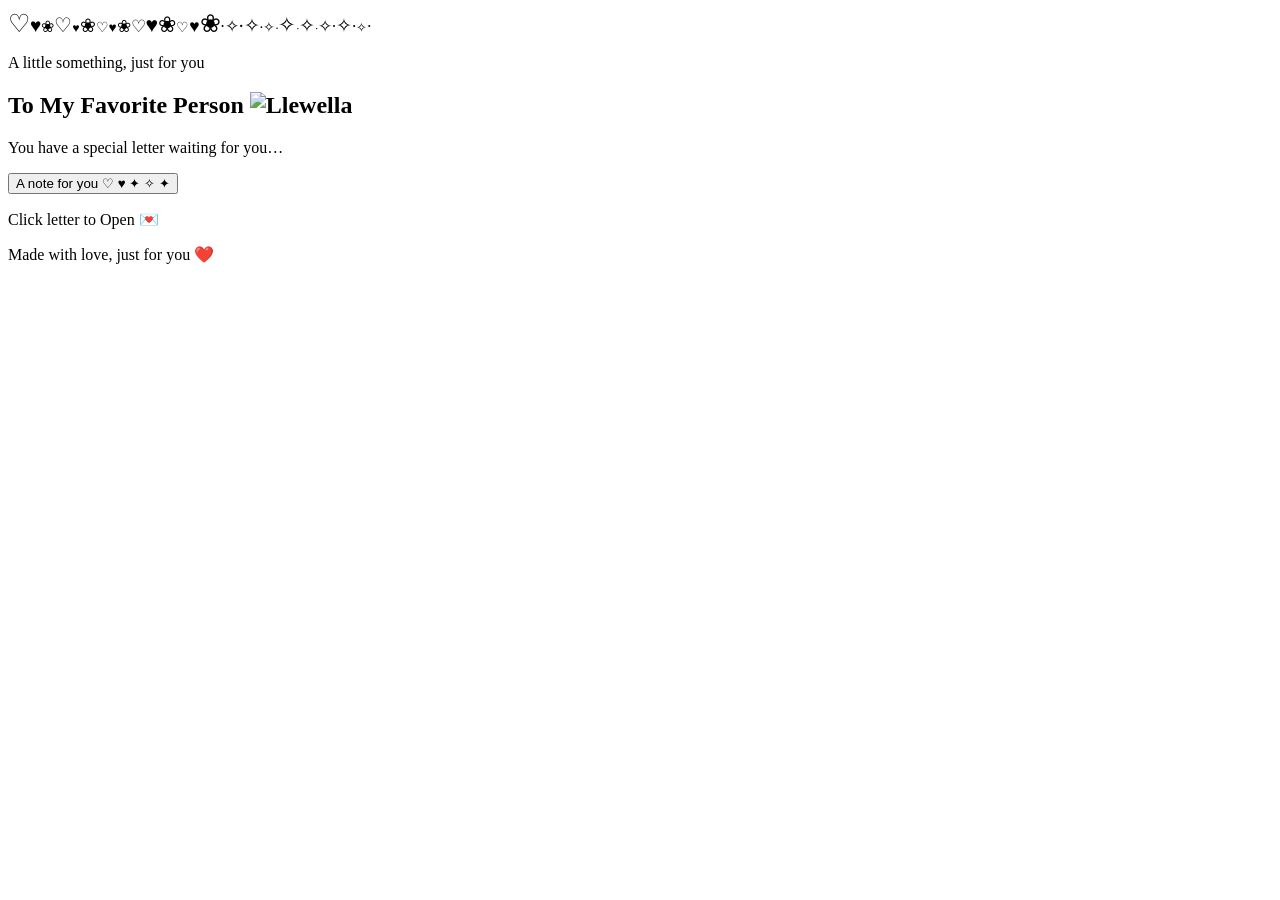
==== commit 2fa59bdb: "update" ====
--- a/index.html
+++ b/index.html
@@ -4,555 +4,25 @@
 	<meta charset="utf-8">
 	<meta name="viewport" content="width=device-width, initial-scale=1">
 	<meta name="theme-color" content="#dcebd2">
+    <link rel="icon" type="image/png" href="Pictures/cake.png">
 	<title>Happy Birthday, To Llewella</title>
 	<link rel="preconnect" href="https://fonts.googleapis.com">
 	<link rel="preconnect" href="https://fonts.gstatic.com" crossorigin>
 	<link href="https://fonts.googleapis.com/css2?family=Dancing+Script:wght@500;600;700&family=Poppins:wght@300;400;500;600&display=swap" rel="stylesheet">
-	<style>
-		:root {
-			color-scheme: light;
-			--sage: #dcebd2;
-			--sage-deep: #9bbd98;
-			--pink: #ef9eaf;
-			--pink-deep: #df8098;
-			--cream: #fffaf0;
-			--ink: #65545c;
-			--lavender: #e8def2;
-			--blue: #d9eaf0;
-		}
-
-		* { box-sizing: border-box; }
-
-		html { min-width: 320px; min-height: 100%; }
-
-		body {
-			min-height: 100svh;
-			margin: 0;
-			overflow-x: hidden;
-			color: var(--ink);
-			font-family: "Poppins", "Trebuchet MS", sans-serif;
-			background:
-				radial-gradient(ellipse at 13% 18%, rgba(255, 255, 255, .64), transparent 32%),
-				radial-gradient(ellipse at 91% 78%, rgba(232, 222, 242, .57), transparent 31%),
-				linear-gradient(142deg, #e5efd9 0%, #d8e9d4 52%, #deebdf 100%);
-		}
-
-		button { font: inherit; }
-
-		.page {
-			position: relative;
-			display: grid;
-			min-height: 100svh;
-			place-items: center;
-			isolation: isolate;
-			padding: 35px 20px 28px;
-			overflow: hidden;
-		}
-
-		.page::before,
-		.page::after {
-			position: absolute;
-			z-index: -1;
-			width: min(42vw, 370px);
-			aspect-ratio: 1;
-			content: "";
-			border: 1px solid rgba(255, 255, 255, .38);
-			border-radius: 50%;
-			pointer-events: none;
-		}
-
-		.page::before { top: -220px; left: -140px; box-shadow: 0 0 0 28px rgba(255,255,255,.08), 0 0 0 58px rgba(255,255,255,.06); }
-		.page::after { right: -150px; bottom: -245px; box-shadow: 0 0 0 34px rgba(255,255,255,.08), 0 0 0 70px rgba(255,255,255,.05); }
-
-		.ambient,
-		.celebration {
-			position: fixed;
-			inset: 0;
-			z-index: -1;
-			overflow: hidden;
-			pointer-events: none;
-		}
-
-		.floaty {
-			position: absolute;
-			bottom: -36px;
-			color: rgba(226, 131, 156, .45);
-			animation: drift-up var(--duration, 12s) linear infinite;
-			animation-delay: var(--delay, 0s);
-			opacity: 0;
-			user-select: none;
-		}
-
-		.sparkle {
-			position: absolute;
-			color: rgba(255, 255, 255, .94);
-			text-shadow: 0 0 9px rgba(255, 255, 255, .85);
-			animation: twinkle 2.7s ease-in-out infinite;
-			animation-delay: var(--delay, 0s);
-		}
-
-		.card {
-			position: relative;
-			z-index: 1;
-			display: flex;
-			width: min(100%, 560px);
-			min-height: min(690px, calc(100svh - 58px));
-			flex-direction: column;
-			align-items: center;
-			justify-content: center;
-			padding: 20px 12px 12px;
-			text-align: center;
-			transition: opacity .75s ease, transform .85s cubic-bezier(.2,.72,.25,1);
-		}
-
-		.eyebrow {
-			margin: 0 0 8px;
-			color: #879c7e;
-			font-size: .68rem;
-			font-weight: 500;
-			letter-spacing: .16em;
-			text-transform: uppercase;
-		}
-
-		h1 {
-			margin: 0;
-			color: #765968;
-			font-family: "Dancing Script", "Brush Script MT", cursive;
-			font-size: clamp(2.5rem, 8vw, 4rem);
-			font-weight: 600;
-			line-height: 1.12;
-		}
-
-		.subtitle {
-			margin: 12px 0 0;
-			color: #81717a;
-			font-size: .94rem;
-			font-weight: 300;
-			line-height: 1.7;
-		}
-
-		.instruction {
-			margin: 17px 0 0;
-			color: #87977e;
-			font-size: .76rem;
-			line-height: 1.6;
-		}
-
-		/* Envelope layers stay clipped together until the flap opens. */
-		.envelope-wrap {
-			position: relative;
-			width: min(300px, 78vw);
-			height: 210px;
-			margin: 35px auto 0;
-			perspective: 1000px;
-			filter: drop-shadow(0 20px 20px rgba(106, 128, 100, .16));
-			transition: transform .8s ease, opacity .7s ease, filter .6s ease;
-		}
-
-		.envelope-wrap:hover { transform: translateY(-4px); filter: drop-shadow(0 23px 25px rgba(106, 128, 100, .22)); }
-
-		.envelope-button {
-			position: absolute;
-			inset: 0;
-			display: block;
-			width: 100%;
-			height: 100%;
-			padding: 0;
-			overflow: visible;
-			border: 0;
-			border-radius: 7px;
-			background: transparent;
-			cursor: pointer;
-			-webkit-tap-highlight-color: transparent;
-		}
-
-		.envelope-button:focus-visible,
-		.icon-button:focus-visible,
-		.action-button:focus-visible {
-			outline: 3px solid #c47791;
-			outline-offset: 5px;
-		}
-
-		.envelope-back {
-			position: absolute;
-			inset: 0;
-			z-index: 1;
-			overflow: hidden;
-			border-radius: 7px;
-			background: linear-gradient(145deg, #f8cbd2, #f5b9c5 75%);
-		}
-
-		.letter-peek {
-			position: absolute;
-			z-index: 2;
-			right: 10%;
-			bottom: 28px;
-			left: 10%;
-			height: 169px;
-			padding-top: 20px;
-			border: 1px solid rgba(228, 193, 168, .65);
-			border-radius: 3px 3px 0 0;
-			background: repeating-linear-gradient(0deg, #fffaf1 0 21px, #f4e9df 22px, #fffaf1 23px);
-			color: #d98ca2;
-			font-family: "Dancing Script", cursive;
-			font-size: 1.05rem;
-			transform: translateY(30px);
-			transition: transform .95s cubic-bezier(.16,.74,.25,1) .3s;
-		}
-
-		.letter-peek::before,
-		.letter-peek::after {
-			position: absolute;
-			top: 48px;
-			left: 20%;
-			width: 60%;
-			height: 1px;
-			content: "";
-			background: rgba(220, 159, 166, .35);
-			box-shadow: 0 14px rgba(220, 159, 166, .3), 0 28px rgba(220, 159, 166, .24);
-		}
-
-		.envelope-pocket {
-			position: absolute;
-			inset: 0;
-			z-index: 3;
-			border-radius: 7px;
-			background: linear-gradient(153deg, #f8c5ce 0 49.7%, transparent 50%), linear-gradient(27deg, #f2aebd 0 49.7%, transparent 50%), linear-gradient(90deg, #f6bdc9, #f3b3c0);
-			clip-path: polygon(0 0, 50% 48%, 100% 0, 100% 100%, 0 100%);
-		}
-
-		.envelope-front {
-			position: absolute;
-			inset: 0;
-			z-index: 4;
-			overflow: hidden;
-			border-radius: 7px;
-			background: linear-gradient(153deg, transparent 49.6%, rgba(255,255,255,.15) 50%, #f5b6c3 50.5%), linear-gradient(27deg, #f7c6cd 49.5%, transparent 50%, transparent);
-			clip-path: polygon(0 0, 50% 52%, 100% 0, 100% 100%, 0 100%);
-		}
-
-		.envelope-front::after {
-			position: absolute;
-			inset: 48% 0 0;
-			content: "";
-			background: linear-gradient(180deg, rgba(255, 224, 227, .15), #f1adbb);
-			clip-path: polygon(0 0, 50% 60%, 100% 0, 100% 100%, 0 100%);
-		}
-
-		.envelope-flap {
-			position: absolute;
-			inset: 0 0 auto;
-			z-index: 5;
-			height: 58%;
-			border-radius: 7px 7px 0 0;
-			background: linear-gradient(155deg, #f9d0d4, #ef9eaf);
-			clip-path: polygon(0 0, 100% 0, 50% 100%);
-			transform: rotateX(0deg);
-			transform-origin: 50% 0;
-			transition: transform .72s cubic-bezier(.2,.68,.25,1), z-index 0s linear .36s;
-			backface-visibility: hidden;
-		}
-
-		.seal {
-			position: absolute;
-			z-index: 6;
-			top: 55%;
-			left: 50%;
-			display: grid;
-			width: 39px;
-			aspect-ratio: 1;
-			place-items: center;
-			border: 1px solid rgba(255, 255, 255, .65);
-			border-radius: 50%;
-			background: #e990a7;
-			box-shadow: 0 3px 8px rgba(173, 93, 117, .24);
-			color: white;
-			font-size: 1.1rem;
-			transform: translate(-50%, -50%);
-			transition: opacity .3s ease, transform .4s ease;
-		}
-
-		.envelope-star {
-			position: absolute;
-			z-index: 7;
-			color: #fffdf3;
-			text-shadow: 0 0 8px rgba(255,255,255,.9);
-			pointer-events: none;
-			animation: twinkle 2.2s ease-in-out infinite;
-		}
-
-		.star-one { top: 15%; left: 18%; font-size: 1rem; }
-		.star-two { top: 36%; right: 17%; font-size: .75rem; animation-delay: .8s; }
-		.star-three { right: 29%; bottom: 13%; font-size: .68rem; animation-delay: 1.3s; }
-
-		.envelope-button:hover .seal { transform: translate(-50%, -50%) scale(1.12); }
-
-		.made-with-love {
-			position: absolute;
-			right: 10px;
-			bottom: 8px;
-			left: 10px;
-			color: #81917a;
-			font-family: "Dancing Script", cursive;
-			font-size: 1.1rem;
-			animation: gentle-pulse 2.8s ease-in-out infinite;
-		}
-
-		.sound-control {
-			position: fixed;
-			z-index: 20;
-			top: max(17px, env(safe-area-inset-top));
-			right: max(17px, env(safe-area-inset-right));
-		}
-
-		.icon-button {
-			display: inline-flex;
-			min-width: 42px;
-			min-height: 42px;
-			align-items: center;
-			justify-content: center;
-			gap: 7px;
-			padding: 8px 12px;
-			border: 1px solid rgba(255, 255, 255, .75);
-			border-radius: 999px;
-			background: rgba(255, 255, 255, .53);
-			box-shadow: 0 4px 14px rgba(93, 116, 89, .08);
-			color: #75616b;
-			cursor: pointer;
-			font-size: .72rem;
-			backdrop-filter: blur(8px);
-		}
-
-		/* The letter becomes a modal sheet after the envelope has had time to open. */
-		.letter-dialog {
-			position: fixed;
-			inset: 0;
-			z-index: 10;
-			display: grid;
-			place-items: center;
-			padding: 24px;
-			background: rgba(101, 104, 85, .18);
-			opacity: 0;
-			pointer-events: none;
-			transition: opacity .55s ease;
-		}
-
-		.letter-dialog[hidden] { display: none; }
-
-		.letter-sheet {
-			position: relative;
-			width: min(100%, 660px);
-			max-height: min(84svh, 900px);
-			overflow: auto;
-			overscroll-behavior: contain;
-			padding: clamp(27px, 5vw, 52px) clamp(23px, 7vw, 70px) 30px;
-			border: 1px solid #e8b5bd;
-			border-radius: 13px;
-			background-color: var(--cream);
-			background-image: radial-gradient(rgba(193, 155, 127, .1) .65px, transparent .65px), linear-gradient(115deg, rgba(255,255,255,.7), transparent 58%);
-			background-size: 7px 7px, auto;
-			box-shadow: 0 24px 80px rgba(84, 75, 74, .23), 0 0 34px rgba(244, 163, 183, .39);
-			text-align: left;
-			transform: translateY(32px) scale(.97);
-			transition: transform .7s cubic-bezier(.16,.74,.25,1), box-shadow .5s ease;
-		}
-
-		.letter-dialog.is-open { opacity: 1; pointer-events: auto; }
-		.letter-dialog.is-open .letter-sheet { transform: translateY(0) scale(1); }
-
-		.letter-topline {
-			margin: 0 0 9px;
-			color: #b18b8c;
-			font-size: .64rem;
-			font-weight: 500;
-			letter-spacing: .19em;
-			text-align: center;
-			text-transform: uppercase;
-		}
-
-		.letter-title {
-			min-height: 1.35em;
-			margin: 0 0 22px;
-			color: #805b69;
-			font-family: "Dancing Script", "Brush Script MT", cursive;
-			font-size: clamp(2.1rem, 7vw, 3.15rem);
-			font-weight: 600;
-			line-height: 1.2;
-			text-align: center;
-		}
-
-		.type-caret::after {
-			display: inline-block;
-			width: 1px;
-			height: .8em;
-			margin-left: 4px;
-			content: "";
-			background: #d88ca0;
-			vertical-align: -.02em;
-			animation: caret-blink .8s step-end infinite;
-		}
-
-		.letter-copy {
-			color: #65575a;
-			font-family: "Dancing Script", "Brush Script MT", cursive;
-			font-size: clamp(1.28rem, 3.4vw, 1.55rem);
-			font-weight: 500;
-			line-height: 1.58;
-		}
-
-		.letter-copy p {
-			margin: 0 0 15px;
-			animation: ink-appear .9s both;
-		}
-
-		.letter-copy p:nth-child(2) { animation-delay: .12s; }
-		.letter-copy p:nth-child(3) { animation-delay: .24s; }
-		.letter-copy p:nth-child(4) { animation-delay: .36s; }
-		.letter-copy p:nth-child(5) { animation-delay: .48s; }
-		.letter-copy p:nth-child(6) { animation-delay: .6s; }
-		.letter-copy p:nth-child(7) { animation-delay: .72s; }
-		.letter-copy p:nth-child(8) { animation-delay: .84s; }
-
-		.signoff { color: #885f6f; }
-
-		.surprise-message {
-			max-height: 0;
-			margin: 0;
-			overflow: hidden;
-			color: #bf6680;
-			font-family: "Dancing Script", cursive;
-			font-size: 1.65rem;
-			line-height: 1.45;
-			opacity: 0;
-			text-align: center;
-			transition: max-height .65s ease, opacity .55s ease, margin .55s ease;
-		}
-
-		.surprise-message.is-visible { max-height: 150px; margin: 17px 0 4px; opacity: 1; }
-
-		.letter-actions {
-			display: flex;
-			flex-wrap: wrap;
-			align-items: center;
-			justify-content: center;
-			gap: 10px;
-			margin-top: 22px;
-			padding-top: 18px;
-			border-top: 1px solid rgba(215, 171, 166, .48);
-		}
-
-		.action-button {
-			min-height: 42px;
-			padding: 10px 17px;
-			border: 1px solid #e7b0ba;
-			border-radius: 999px;
-			background: #fffdf7;
-			color: #865e6b;
-			cursor: pointer;
-			font-size: .78rem;
-			transition: transform .2s ease, background .2s ease, box-shadow .2s ease;
-		}
-
-		.action-button:hover { background: #fff0f2; box-shadow: 0 4px 13px rgba(203, 128, 149, .16); transform: translateY(-2px); }
-		.action-button.primary { border-color: #df91a5; background: #e99caf; color: white; }
-		.action-button.primary:hover { background: #df879e; }
-		.action-button:disabled { cursor: not-allowed; opacity: .62; transform: none; box-shadow: none; }
-
-		.modal-close {
-			position: sticky;
-			z-index: 1;
-			top: 0;
-			float: right;
-			margin: -22px -17px 0 0;
-			border-color: rgba(206, 151, 160, .45);
-			background: rgba(255, 250, 240, .88);
-			font-size: 1.1rem;
-			line-height: 1;
-		}
-
-		.celebration { z-index: 12; }
-
-		.celebration .floaty {
-			color: #e77d9c;
-			animation-name: burst-up;
-			animation-duration: var(--duration, 3.8s);
-			text-shadow: 0 0 9px rgba(255,255,255,.8);
-		}
-
-		body.is-open .card {
-			opacity: .16;
-			transform: translateY(14px) scale(.93);
-		}
-
-		body.is-open .envelope-flap { z-index: 2; transform: rotateX(180deg); }
-		body.is-open .letter-peek { transform: translateY(-85px); }
-		body.is-open .seal { opacity: 0; transform: translate(-50%, -50%) scale(.6); }
-		body.is-open .envelope-wrap { transform: translateY(12px) scale(.94); filter: drop-shadow(0 10px 14px rgba(106, 128, 100, .1)) drop-shadow(0 0 18px rgba(242, 142, 168, .48)); }
-
-		@keyframes drift-up {
-			0% { opacity: 0; transform: translate3d(0, 0, 0) rotate(-10deg); }
-			12% { opacity: .65; }
-			78% { opacity: .5; }
-			100% { opacity: 0; transform: translate3d(var(--sway, 22px), -115svh, 0) rotate(28deg); }
-		}
-
-		@keyframes burst-up {
-			0% { opacity: 0; transform: translate3d(0, 10px, 0) scale(.45) rotate(-15deg); }
-			18% { opacity: 1; }
-			100% { opacity: 0; transform: translate3d(var(--sway, 20px), -78vh, 0) scale(1.2) rotate(24deg); }
-		}
-
-		@keyframes twinkle {
-			0%, 100% { opacity: .46; transform: scale(.78) rotate(0); }
-			50% { opacity: 1; transform: scale(1.18) rotate(16deg); }
-		}
-
-		@keyframes gentle-pulse {
-			0%, 100% { opacity: .72; }
-			50% { opacity: 1; }
-		}
-
-		@keyframes ink-appear {
-			from { opacity: 0; transform: translateY(8px); }
-			to { opacity: 1; transform: translateY(0); }
-		}
-
-		@keyframes caret-blink { 50% { opacity: 0; } }
-
-		@media (max-width: 540px) {
-			.page { padding: 54px 18px 30px; }
-			.card { min-height: calc(100svh - 84px); padding-top: 16px; }
-			.envelope-wrap { height: 190px; margin-top: 27px; }
-			.letter-peek { height: 154px; }
-			.letter-dialog { align-items: end; padding: 10px 10px max(10px, env(safe-area-inset-bottom)); }
-			.letter-sheet { max-height: 88svh; border-radius: 13px 13px 8px 8px; padding: 28px 23px 24px; }
-			.modal-close { margin: -16px -12px 0 0; }
-			.letter-copy { font-size: 1.3rem; line-height: 1.52; }
-			.letter-copy p { margin-bottom: 13px; }
-		}
-
-		@media (prefers-reduced-motion: reduce) {
-			*, *::before, *::after {
-				scroll-behavior: auto !important;
-				animation-duration: .01ms !important;
-				animation-iteration-count: 1 !important;
-				transition-duration: .01ms !important;
-			}
-		}
-	</style>
+    <link rel="stylesheet" href="index.css">
 </head>
 <body>
 	<div class="ambient" id="ambient" aria-hidden="true"></div>
 	<main class="page">
-		<div class="sound-control">
+		<!--<div class="sound-control">
 			<button class="icon-button" id="sound-toggle" type="button" aria-pressed="false" aria-label="Turn birthday chime on">
 				<span id="sound-icon" aria-hidden="true">♫</span><span id="sound-label">Sound off</span>
 			</button>
-		</div>
+		</div>-->
 
 		<section class="card" aria-labelledby="page-title">
 			<p class="eyebrow">A little something, just for you</p>
-			<h1 id="page-title">To My Favorite Person <span aria-hidden="true">💗</span></h1>
+			<h1 id="page-title">To My Favorite Person <span aria-hidden="true"><img id="place1" src="Pictures/Media1.jpg" alt="Llewella"></span></h1>
 			<p class="subtitle">You have a special letter waiting for you…</p>
 
 			<div class="envelope-wrap">
@@ -569,28 +39,28 @@
 				</button>
 			</div>
 
-			<p class="instruction">Click the envelope to open your surprise <span aria-hidden="true">💌</span></p>
+			<p class="instruction">Click letter to Open <span aria-hidden="true">💌</span></p>
 			<p class="made-with-love">Made with love, just for you <span aria-hidden="true">❤️</span></p>
 		</section>
 	</main>
 
 	<section class="letter-dialog" id="letter-dialog" role="dialog" aria-modal="true" aria-labelledby="letter-title" aria-hidden="true" hidden>
 		<article class="letter-sheet" id="letter-sheet" tabindex="-1">
-			<button class="icon-button modal-close" id="close-icon" type="button" aria-label="Close letter">×</button>
+			<!--<button class="icon-button modal-close" id="close-icon" type="button" aria-label="Close letter">×</button>-->
 			<p class="letter-topline">For my favorite person</p>
-			<h2 class="letter-title" id="letter-title" aria-label="My Dearest Love, 💗"><span class="typed-title" id="typed-title" aria-hidden="true"></span><span class="type-caret" aria-hidden="true"></span></h2>
+			<h2 class="letter-title" id="letter-title" aria-label="My Dearest Love, 🎂"><span class="typed-title" id="typed-title" aria-hidden="true"></span><span class="type-caret" aria-hidden="true"></span></h2>
 			<div class="letter-copy">
-				<p>Happy Birthday to the most precious person in my life! 🎂💖</p>
-				<p>Today is all about celebrating you, the person who makes my world brighter, my heart happier, and my life so much more beautiful. Every moment with you is a gift, and I feel so lucky to have you in my life.</p>
-				<p>You are my favorite person, my safe place, my happiness, and my sweetest dream come true. I hope this new chapter of your life brings you endless smiles, beautiful memories, success, good health, and all the love your heart can hold.</p>
-				<p>If I could give you one thing in life, I would give you the ability to see yourself through my eyes, because then you would understand just how incredibly special you are to me.</p>
-				<p>No matter how many birthdays pass, I hope I always get to celebrate you, make you smile, hold your hand, and remind you how deeply you are loved.</p>
-				<p>Happy Birthday, my love. You deserve all the beautiful things this world has to offer. 💐💕</p>
+                <img id="place2" src="Pictures/Media2.jpg" alt="Llewella">
+				<p>Happy Birthday to the most beautiful person 🎂💖</p>
+				<p>Today is all about celebrating you, the person who makes my world brighter, my heart happier, and my life so much more beautiful.</p>
+				<p>I know that lately, life hasn't been easy for you. Between your master's degree, all the assignments, deadlines, and everything else you have to deal with, I know there are days when you feel exhausted, overwhelmed, or even wonder if you are doing enough. But, my love, I hope you know that I see how hard you're trying, and I'm so, so proud of you. 🥺💗</p>
+				<p>No matter how many birthdays pass, I hope I always get to celebrate you, make you smile.</p>
+				<p>Happy Birthday, You deserve all the beautiful things this world has to offer. 💐💕</p>
 				<p class="signoff">Forever yours,<br>Your Love ❤️</p>
 			</div>
-			<p class="surprise-message" id="surprise-message" aria-live="polite">If I could choose again, in every lifetime, I would still choose you. ❤️</p>
+			<p class="surprise-message" id="surprise-message" aria-live="polite">Thank you for being born. Thank you for existing in this world and for allowing our paths to cross. ❤️</p>
 			<div class="letter-actions">
-				<button class="action-button primary" id="surprise-button" type="button">One More Surprise <span aria-hidden="true">💝</span></button>
+				<button class="action-button primary" id="surprise-button" type="button">One More Ps <span aria-hidden="true">💝</span></button>
 				<button class="action-button" id="close-letter" type="button">Close Letter</button>
 			</div>
 		</article>
@@ -612,7 +82,7 @@
 		const soundLabel = document.querySelector("#sound-label");
 		const soundIcon = document.querySelector("#sound-icon");
 		const reducedMotion = window.matchMedia("(prefers-reduced-motion: reduce)");
-		const titleText = "My Dearest Love, 💗";
+		const titleText = "My Dearest Love, 🎂";
 		let isOpen = false;
 		let soundEnabled = false;
 		let audioContext;
@@ -740,7 +210,7 @@
 		addAmbientDecorations();
 		openButton.addEventListener("click", openLetter);
 		closeButton.addEventListener("click", closeLetter);
-		closeIcon.addEventListener("click", closeLetter);
+		closeIcon?.addEventListener("click", closeLetter);
 		dialog.addEventListener("click", (event) => {
 			if (event.target === dialog) closeLetter();
 		});
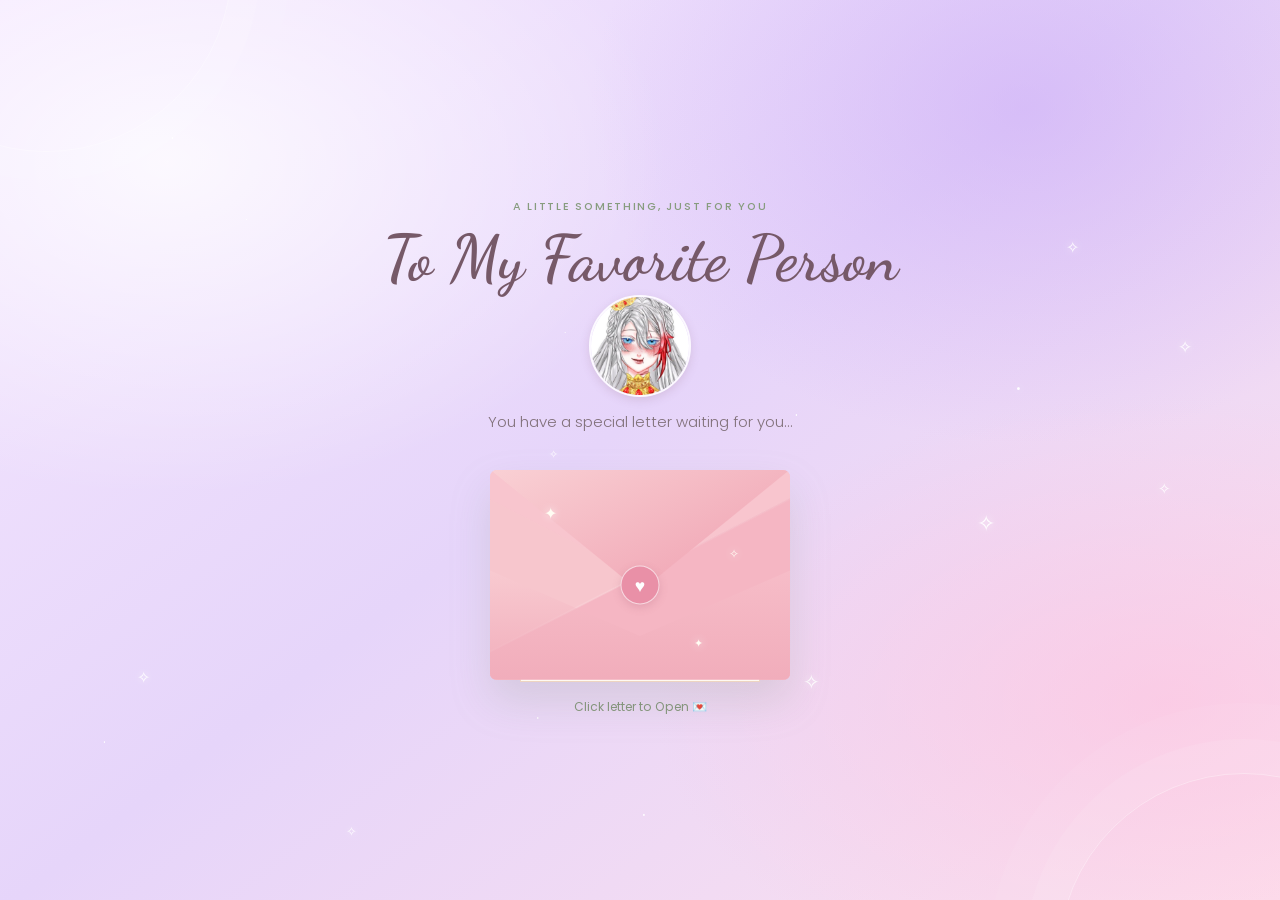
==== commit 937a901a: "Fix HTML encoding issues in index.htmlfix" ====
--- a/index.html
+++ b/index.html
@@ -40,7 +40,7 @@
 			</div>
 
 			<p class="instruction">Click letter to Open <span aria-hidden="true">💌</span></p>
-			<p class="made-with-love">Made with love, just for you <span aria-hidden="true">❤️</span></p>
+			<!--<p class="made-with-love">Made with love, just for you <span aria-hidden="true">❤️</span></p>-->
 		</section>
 	</main>
 
--- a/index.css
+++ b/index.css
@@ -0,0 +1,615 @@
+
+		:root {
+			color-scheme: light;
+			--sage: #dcebd2;
+			--sage-deep: #9bbd98;
+			--pink: #ef9eaf;
+			--pink-deep: #df8098;
+			--cream: #fffaf0;
+			--ink: #65545c;
+			--lavender: #e8def2;
+			--blue: #d9eaf0;
+		}
+
+		* { box-sizing: border-box; }
+
+		html { min-width: 320px; min-height: 100%; }
+
+		body {
+			min-height: 100svh;
+			margin: 0;
+			overflow-x: hidden;
+			color: var(--ink);
+			font-family: "Poppins", "Trebuchet MS", sans-serif;
+			background:
+    radial-gradient(
+        ellipse at 13% 18%,
+        rgba(255, 255, 255, .78),
+        transparent 32%
+    ),
+    radial-gradient(
+        ellipse at 91% 78%,
+        rgba(255, 190, 220, .55),
+        transparent 31%
+    ),
+    radial-gradient(
+        ellipse at 80% 12%,
+        rgba(196, 160, 245, .45),
+        transparent 30%
+    ),
+    linear-gradient(
+        142deg,
+        #f5e8ff 0%,
+        #e6d5fa 48%,
+        #fce0ed 100%
+    );
+		}
+
+		button { font: inherit; }
+
+		.page {
+			position: relative;
+			display: grid;
+			min-height: 100svh;
+			place-items: center;
+			isolation: isolate;
+			padding: 35px 20px 28px;
+			overflow: hidden;
+		}
+
+		.page::before,
+		.page::after {
+			position: absolute;
+			z-index: -1;
+			width: min(42vw, 370px);
+			aspect-ratio: 1;
+			content: "";
+			border: 1px solid rgba(255, 255, 255, .38);
+			border-radius: 50%;
+			pointer-events: none;
+		}
+
+		.page::before { top: -220px; left: -140px; box-shadow: 0 0 0 28px rgba(255,255,255,.08), 0 0 0 58px rgba(255,255,255,.06); }
+		.page::after { right: -150px; bottom: -245px; box-shadow: 0 0 0 34px rgba(255,255,255,.08), 0 0 0 70px rgba(255,255,255,.05); }
+
+		.ambient,
+		.celebration {
+			position: fixed;
+			inset: 0;
+			z-index: -1;
+			overflow: hidden;
+			pointer-events: none;
+		}
+
+		.floaty {
+			position: absolute;
+			bottom: -36px;
+			color: rgba(226, 131, 156, .45);
+			animation: drift-up var(--duration, 12s) linear infinite;
+			animation-delay: var(--delay, 0s);
+			opacity: 0;
+			user-select: none;
+		}
+
+		.sparkle {
+			position: absolute;
+			color: rgba(255, 255, 255, .94);
+			text-shadow: 0 0 9px rgba(255, 255, 255, .85);
+			animation: twinkle 2.7s ease-in-out infinite;
+			animation-delay: var(--delay, 0s);
+		}
+
+		.card {
+			position: relative;
+			z-index: 1;
+			display: flex;
+			width: min(100%, 560px);
+			min-height: min(690px, calc(100svh - 58px));
+			flex-direction: column;
+			align-items: center;
+			justify-content: center;
+			padding: 20px 12px 12px;
+			text-align: center;
+			transition: opacity .75s ease, transform .85s cubic-bezier(.2,.72,.25,1);
+		}
+
+		.eyebrow {
+			margin: 0 0 8px;
+			color: #879c7e;
+			font-size: .68rem;
+			font-weight: 500;
+			letter-spacing: .16em;
+			text-transform: uppercase;
+		}
+
+		h1 {
+			margin: 0;
+			color: #765968;
+			font-family: "Dancing Script", "Brush Script MT", cursive;
+			font-size: clamp(2.5rem, 8vw, 4rem);
+			font-weight: 600;
+			line-height: 1.12;
+		}
+
+		.subtitle {
+			margin: 12px 0 0;
+			color: #81717a;
+			font-size: .94rem;
+			font-weight: 300;
+			line-height: 1.7;
+		}
+
+		.instruction {
+			margin: 17px 0 0;
+			color: #87977e;
+			font-size: .76rem;
+			line-height: 1.6;
+		}
+
+		/* Envelope layers stay clipped together until the flap opens. */
+		.envelope-wrap {
+			position: relative;
+			width: min(300px, 78vw);
+			height: 210px;
+			margin: 35px auto 0;
+			perspective: 1000px;
+			filter: drop-shadow(0 20px 20px rgba(106, 128, 100, .16));
+			transition: transform .8s ease, opacity .7s ease, filter .6s ease;
+		}
+
+		.envelope-wrap:hover { transform: translateY(-4px); filter: drop-shadow(0 23px 25px rgba(106, 128, 100, .22)); }
+
+		.envelope-button {
+			position: absolute;
+			inset: 0;
+			display: block;
+			width: 100%;
+			height: 100%;
+			padding: 0;
+			overflow: visible;
+			border: 0;
+			border-radius: 7px;
+			background: transparent;
+			cursor: pointer;
+			-webkit-tap-highlight-color: transparent;
+		}
+
+		.envelope-button:focus-visible,
+		.icon-button:focus-visible,
+		.action-button:focus-visible {
+			outline: 3px solid #c47791;
+			outline-offset: 5px;
+		}
+
+		.envelope-back {
+			position: absolute;
+			inset: 0;
+			z-index: 1;
+			overflow: hidden;
+			border-radius: 7px;
+			background: linear-gradient(145deg, #f8cbd2, #f5b9c5 75%);
+		}
+
+		.letter-peek {
+			position: absolute;
+			z-index: 2;
+			right: 10%;
+			bottom: 28px;
+			left: 10%;
+			height: 169px;
+			padding-top: 20px;
+			border: 1px solid rgba(228, 193, 168, .65);
+			border-radius: 3px 3px 0 0;
+			background: repeating-linear-gradient(0deg, #fffaf1 0 21px, #f4e9df 22px, #fffaf1 23px);
+			color: #d98ca2;
+			font-family: "Dancing Script", cursive;
+			font-size: 1.05rem;
+			transform: translateY(30px);
+			transition: transform .95s cubic-bezier(.16,.74,.25,1) .3s;
+		}
+
+		.letter-peek::before,
+		.letter-peek::after {
+			position: absolute;
+			top: 48px;
+			left: 20%;
+			width: 60%;
+			height: 1px;
+			content: "";
+			background: rgba(220, 159, 166, .35);
+			box-shadow: 0 14px rgba(220, 159, 166, .3), 0 28px rgba(220, 159, 166, .24);
+		}
+
+		.envelope-pocket {
+			position: absolute;
+			inset: 0;
+			z-index: 3;
+			border-radius: 7px;
+			background: linear-gradient(153deg, #f8c5ce 0 49.7%, transparent 50%), linear-gradient(27deg, #f2aebd 0 49.7%, transparent 50%), linear-gradient(90deg, #f6bdc9, #f3b3c0);
+			clip-path: polygon(0 0, 50% 48%, 100% 0, 100% 100%, 0 100%);
+		}
+
+		.envelope-front {
+			position: absolute;
+			inset: 0;
+			z-index: 4;
+			overflow: hidden;
+			border-radius: 7px;
+			background: linear-gradient(153deg, transparent 49.6%, rgba(255,255,255,.15) 50%, #f5b6c3 50.5%), linear-gradient(27deg, #f7c6cd 49.5%, transparent 50%, transparent);
+			clip-path: polygon(0 0, 50% 52%, 100% 0, 100% 100%, 0 100%);
+		}
+
+		.envelope-front::after {
+			position: absolute;
+			inset: 48% 0 0;
+			content: "";
+			background: linear-gradient(180deg, rgba(255, 224, 227, .15), #f1adbb);
+			clip-path: polygon(0 0, 50% 60%, 100% 0, 100% 100%, 0 100%);
+		}
+
+		.envelope-flap {
+			position: absolute;
+			inset: 0 0 auto;
+			z-index: 5;
+			height: 58%;
+			border-radius: 7px 7px 0 0;
+			background: linear-gradient(155deg, #f9d0d4, #ef9eaf);
+			clip-path: polygon(0 0, 100% 0, 50% 100%);
+			transform: rotateX(0deg);
+			transform-origin: 50% 0;
+			transition: transform .72s cubic-bezier(.2,.68,.25,1), z-index 0s linear .36s;
+			backface-visibility: hidden;
+		}
+
+		.seal {
+			position: absolute;
+			z-index: 6;
+			top: 55%;
+			left: 50%;
+			display: grid;
+			width: 39px;
+			aspect-ratio: 1;
+			place-items: center;
+			border: 1px solid rgba(255, 255, 255, .65);
+			border-radius: 50%;
+			background: #e990a7;
+			box-shadow: 0 3px 8px rgba(173, 93, 117, .24);
+			color: white;
+			font-size: 1.1rem;
+			transform: translate(-50%, -50%);
+			transition: opacity .3s ease, transform .4s ease;
+		}
+
+		.envelope-star {
+			position: absolute;
+			z-index: 7;
+			color: #fffdf3;
+			text-shadow: 0 0 8px rgba(255,255,255,.9);
+			pointer-events: none;
+			animation: twinkle 2.2s ease-in-out infinite;
+		}
+
+		.star-one { top: 15%; left: 18%; font-size: 1rem; }
+		.star-two { top: 36%; right: 17%; font-size: .75rem; animation-delay: .8s; }
+		.star-three { right: 29%; bottom: 13%; font-size: .68rem; animation-delay: 1.3s; }
+
+		.envelope-button:hover .seal { transform: translate(-50%, -50%) scale(1.12); }
+
+		.made-with-love {
+			position: absolute;
+			right: 10px;
+			bottom: 8px;
+			left: 10px;
+			color: #81917a;
+			font-family: "Dancing Script", cursive;
+			font-size: 1.1rem;
+			animation: gentle-pulse 2.8s ease-in-out infinite;
+		}
+
+		.sound-control {
+			position: fixed;
+			z-index: 20;
+			top: max(17px, env(safe-area-inset-top));
+			right: max(17px, env(safe-area-inset-right));
+		}
+
+		.icon-button {
+			display: inline-flex;
+			min-width: 42px;
+			min-height: 42px;
+			align-items: center;
+			justify-content: center;
+			gap: 7px;
+			padding: 8px 12px;
+			border: 1px solid rgba(255, 255, 255, .75);
+			border-radius: 999px;
+			background: rgba(255, 255, 255, .53);
+			box-shadow: 0 4px 14px rgba(93, 116, 89, .08);
+			color: #75616b;
+			cursor: pointer;
+			font-size: .72rem;
+			backdrop-filter: blur(8px);
+		}
+
+		/* The letter becomes a modal sheet after the envelope has had time to open. */
+		.letter-dialog {
+			position: fixed;
+			inset: 0;
+			z-index: 10;
+			display: grid;
+			place-items: center;
+			padding: 24px;
+			background: rgba(101, 104, 85, .18);
+			opacity: 0;
+			pointer-events: none;
+			transition: opacity .55s ease;
+		}
+
+		.letter-dialog[hidden] { display: none; }
+
+		.letter-sheet {
+			position: relative;
+			width: min(100%, 660px);
+			max-height: min(84svh, 900px);
+			overflow: auto;
+			overscroll-behavior: contain;
+			padding: clamp(27px, 5vw, 52px) clamp(23px, 7vw, 70px) 30px;
+			border: 1px solid #e8b5bd;
+			border-radius: 13px;
+			background-color: var(--cream);
+			background-image: radial-gradient(rgba(193, 155, 127, .1) .65px, transparent .65px), linear-gradient(115deg, rgba(255,255,255,.7), transparent 58%);
+			background-size: 7px 7px, auto;
+			box-shadow: 0 24px 80px rgba(84, 75, 74, .23), 0 0 34px rgba(244, 163, 183, .39);
+			text-align: left;
+			transform: translateY(32px) scale(.97);
+			transition: transform .7s cubic-bezier(.16,.74,.25,1), box-shadow .5s ease;
+		}
+
+		.letter-dialog.is-open { opacity: 1; pointer-events: auto; }
+		.letter-dialog.is-open .letter-sheet { transform: translateY(0) scale(1); }
+
+		.letter-topline {
+			margin: 0 0 9px;
+			color: #b18b8c;
+			font-size: .64rem;
+			font-weight: 500;
+			letter-spacing: .19em;
+			text-align: center;
+			text-transform: uppercase;
+		}
+
+		.letter-title {
+			min-height: 1.35em;
+			margin: 0 0 22px;
+			color: #805b69;
+			font-family: "Dancing Script", "Brush Script MT", cursive;
+			font-size: clamp(2.1rem, 7vw, 3.15rem);
+			font-weight: 600;
+			line-height: 1.2;
+			text-align: center;
+		}
+
+		.type-caret::after {
+			display: inline-block;
+			width: 1px;
+			height: .8em;
+			margin-left: 4px;
+			content: "";
+			background: #d88ca0;
+			vertical-align: -.02em;
+			animation: caret-blink .8s step-end infinite;
+		}
+
+		.letter-copy {
+			color: #65575a;
+			font-family: "Dancing Script", "Brush Script MT", cursive;
+			font-size: clamp(1.28rem, 3.4vw, 1.55rem);
+			font-weight: 500;
+			line-height: 1.58;
+		}
+
+		.letter-copy p {
+			margin: 0 0 15px;
+			animation: ink-appear .9s both;
+		}
+
+		.letter-copy p:nth-child(2) { animation-delay: .12s; }
+		.letter-copy p:nth-child(3) { animation-delay: .24s; }
+		.letter-copy p:nth-child(4) { animation-delay: .36s; }
+		.letter-copy p:nth-child(5) { animation-delay: .48s; }
+		.letter-copy p:nth-child(6) { animation-delay: .6s; }
+		.letter-copy p:nth-child(7) { animation-delay: .72s; }
+		.letter-copy p:nth-child(8) { animation-delay: .84s; }
+
+		.signoff { color: #885f6f; }
+
+		.surprise-message {
+			max-height: 0;
+			margin: 0;
+			overflow: hidden;
+			color: #bf6680;
+			font-family: "Dancing Script", cursive;
+			font-size: 1.65rem;
+			line-height: 1.45;
+			opacity: 0;
+			text-align: center;
+			transition: max-height .65s ease, opacity .55s ease, margin .55s ease;
+		}
+
+		.surprise-message.is-visible { max-height: 150px; margin: 17px 0 4px; opacity: 1; }
+
+		.letter-actions {
+			display: flex;
+			flex-wrap: wrap;
+			align-items: center;
+			justify-content: center;
+			gap: 10px;
+			margin-top: 22px;
+			padding-top: 18px;
+			border-top: 1px solid rgba(215, 171, 166, .48);
+		}
+
+		.action-button {
+			min-height: 42px;
+			padding: 10px 17px;
+			border: 1px solid #e7b0ba;
+			border-radius: 999px;
+			background: #fffdf7;
+			color: #865e6b;
+			cursor: pointer;
+			font-size: .78rem;
+			transition: transform .2s ease, background .2s ease, box-shadow .2s ease;
+		}
+
+		.action-button:hover { background: #fff0f2; box-shadow: 0 4px 13px rgba(203, 128, 149, .16); transform: translateY(-2px); }
+		.action-button.primary { border-color: #df91a5; background: #e99caf; color: white; }
+		.action-button.primary:hover { background: #df879e; }
+		.action-button:disabled { cursor: not-allowed; opacity: .62; transform: none; box-shadow: none; }
+
+		.modal-close {
+			position: sticky;
+			z-index: 1;
+			top: 0;
+			float: right;
+			margin: -22px -17px 0 0;
+			border-color: rgba(206, 151, 160, .45);
+			background: rgba(255, 250, 240, .88);
+			font-size: 1.1rem;
+			line-height: 1;
+		}
+
+		.celebration { z-index: 12; }
+
+		.celebration .floaty {
+			color: #e77d9c;
+			animation-name: burst-up;
+			animation-duration: var(--duration, 3.8s);
+			text-shadow: 0 0 9px rgba(255,255,255,.8);
+		}
+
+		body.is-open .card {
+			opacity: .16;
+			transform: translateY(14px) scale(.93);
+		}
+
+		body.is-open .envelope-flap { z-index: 2; transform: rotateX(180deg); }
+		body.is-open .letter-peek { transform: translateY(-85px); }
+		body.is-open .seal { opacity: 0; transform: translate(-50%, -50%) scale(.6); }
+		body.is-open .envelope-wrap { transform: translateY(12px) scale(.94); filter: drop-shadow(0 10px 14px rgba(106, 128, 100, .1)) drop-shadow(0 0 18px rgba(242, 142, 168, .48)); }
+
+		@keyframes drift-up {
+			0% { opacity: 0; transform: translate3d(0, 0, 0) rotate(-10deg); }
+			12% { opacity: .65; }
+			78% { opacity: .5; }
+			100% { opacity: 0; transform: translate3d(var(--sway, 22px), -115svh, 0) rotate(28deg); }
+		}
+
+		@keyframes burst-up {
+			0% { opacity: 0; transform: translate3d(0, 10px, 0) scale(.45) rotate(-15deg); }
+			18% { opacity: 1; }
+			100% { opacity: 0; transform: translate3d(var(--sway, 20px), -78vh, 0) scale(1.2) rotate(24deg); }
+		}
+
+		@keyframes twinkle {
+			0%, 100% { opacity: .46; transform: scale(.78) rotate(0); }
+			50% { opacity: 1; transform: scale(1.18) rotate(16deg); }
+		}
+
+		@keyframes gentle-pulse {
+			0%, 100% { opacity: .72; }
+			50% { opacity: 1; }
+		}
+
+		@keyframes ink-appear {
+			from { opacity: 0; transform: translateY(8px); }
+			to { opacity: 1; transform: translateY(0); }
+		}
+
+		@keyframes caret-blink { 50% { opacity: 0; } }
+
+		@media (max-width: 540px) {
+			.page { padding: 54px 18px 30px; }
+			.card { min-height: calc(100svh - 84px); padding-top: 16px; }
+			.envelope-wrap { height: 190px; margin-top: 27px; }
+			.letter-peek { height: 154px; }
+			.letter-dialog { align-items: end; padding: 10px 10px max(10px, env(safe-area-inset-bottom)); }
+			.letter-sheet { max-height: 88svh; border-radius: 13px 13px 8px 8px; padding: 28px 23px 24px; }
+			.modal-close { margin: -16px -12px 0 0; }
+			.letter-copy { font-size: 1.3rem; line-height: 1.52; }
+			.letter-copy p { margin-bottom: 13px; }
+		}
+
+		@media (prefers-reduced-motion: reduce) {
+			*, *::before, *::after {
+				scroll-behavior: auto !important;
+				animation-duration: .01ms !important;
+				animation-iteration-count: 1 !important;
+				transition-duration: .01ms !important;
+			}
+		}
+#place1 {
+    width: clamp(34px, 8vw, 104px);
+    height: clamp(34px, 8vw, 104px);
+
+    border-radius: 50%;
+    object-fit: cover;
+    vertical-align: middle;
+
+    border: 2px solid rgba(255, 255, 255, .85);
+    box-shadow: 0 3px 10px rgba(137, 92, 111, .18);
+
+    flex-shrink: 0;
+}
+
+/* 📱 Mobile */
+@media (max-width: 600px) {
+    #place1 {
+        width: clamp(34px, 12vw, 65px);
+        height: clamp(34px, 12vw, 65px);
+    }
+}
+
+/* 💻 Tablet and desktop */
+@media (min-width: 601px) {
+    #place1 {
+        width: clamp(50px, 8vw, 104px);
+        height: clamp(50px, 8vw, 104px);
+    }
+}
+#place2 {
+    width: 80%;
+    max-width: 500px;
+    aspect-ratio: 1 / 1;
+    height: auto;
+    object-fit: cover;
+
+    display: block;
+    margin: 0 auto; /* Center horizontally */
+
+    border: 2px solid rgba(255, 255, 255, .85);
+    border-radius: 12px;
+    box-shadow: 0 3px 10px rgba(137, 92, 111, .18);
+}
+
+/* Center horizontally and vertically */
+#place2-container {
+    display: flex;
+    justify-content: center;
+    align-items: center;
+    width: 100%;
+}
+/* 📱 Mobile */
+@media (max-width: 600px) {
+    #place2 {
+        width: 90%;
+        max-width: 350px;
+    }
+}
+
+/* 💻 Desktop */
+@media (min-width: 601px) {
+    #place2 {
+        width: 80%;
+        max-width: 500px;
+    }
+}
